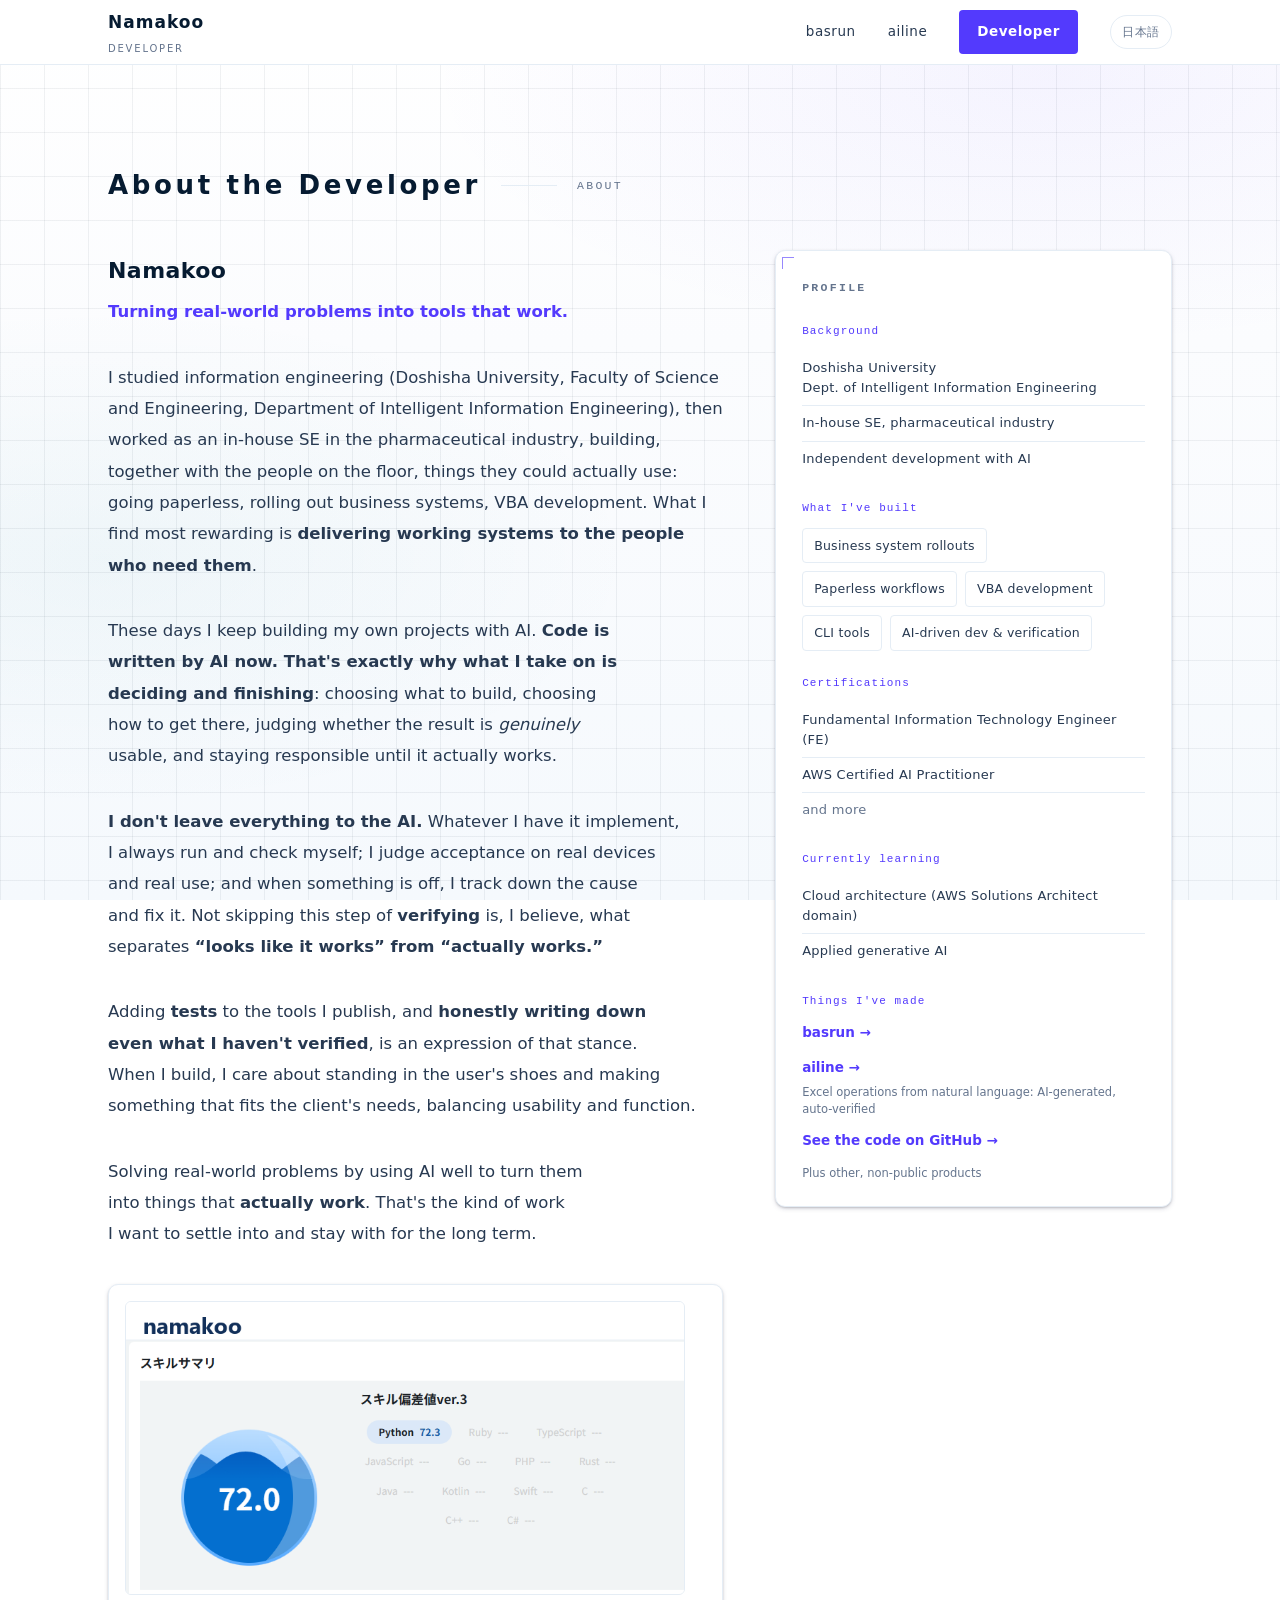
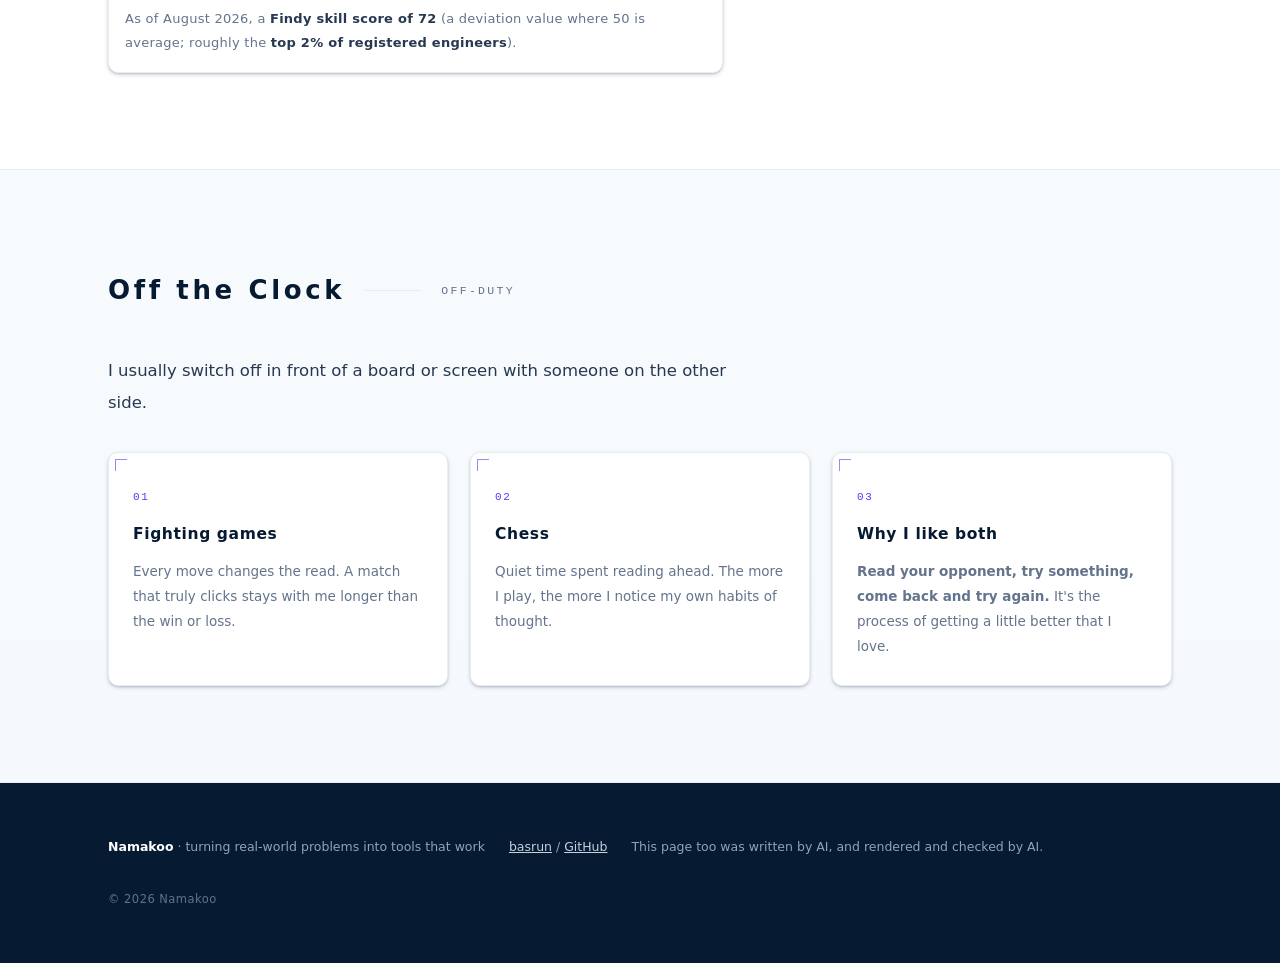
==== about.en.html @ 0a1e3f9e "各ページのフッター左下にコピーライトを追加（© 2026 Namakoo） footer .wrap に flex-basis:100%+order:99 の独立行として左揃えで表示。 公開名 Nam" ====
<!doctype html>
<!-- ★ English version of about.html. lang="en" so word-break:auto-phrase (a CJK
     feature) stays inactive and English wraps normally. Structure/CSS mirror the
     Japanese page exactly. ★ A language toggle back to 日本語 is always present. -->
<html lang="en">
<head>
<meta charset="utf-8">
<meta name="viewport" content="width=device-width, initial-scale=1">
<title>About the Developer — Namakoo</title>
<meta name="description" content="Turning real-world problems into tools that actually work. A background in information engineering, in-house SE experience in the pharmaceutical industry, and independent development with AI. About Namakoo, the author of basrun.">
<meta property="og:type" content="profile">
<meta property="og:url" content="https://watasisaikou.github.io/about.en.html">
<meta property="og:title" content="About the Developer — Namakoo">
<meta property="og:description" content="Turning real-world problems into tools that work. Information engineering, in-house SE experience, and independent development with AI.">
<meta property="og:image" content="https://watasisaikou.github.io/assets/og.jpg">
<meta name="twitter:card" content="summary_large_image">
<link rel="alternate" hreflang="ja" href="https://watasisaikou.github.io/about.html">
<link rel="alternate" hreflang="en" href="https://watasisaikou.github.io/about.en.html">
<link rel="stylesheet" href="style.css?v=11">
</head>
<body>

<header>
  <nav class="nav wrap" style="padding-left:28px;padding-right:28px">
    <!-- ★ The developer page's brand is the person, not a product. Like the other
         pages it's a non-link span (current page = developer). Home is via the links below. -->
    <span class="brand">Namakoo<small>DEVELOPER</small></span>
    <!-- ★ Cross-links to both products, same pair as the LPs. .pg stays on mobile
         so the band matches the basrun page's thickness. -->
    <a class="pg" href="index.en.html">basrun</a>
    <a class="pg" href="ailine.en.html">ailine</a>
    <a class="cta" href="about.en.html" aria-current="page">Developer</a>
    <!-- ★ 日本語版へ戻るトグル。忘れると英語版から戻れなくなる。 -->
    <a class="lang" href="about.html">日本語</a>
  </nav>
</header>

<section class="sec">
  <div class="wrap">
    <div class="h2"><b>About the Developer</b><span class="rule"></span><span class="en">ABOUT</span></div>

    <div class="about">
      <div class="about-body">
        <p class="lead" style="font-size:22px;color:var(--fg);letter-spacing:.02em;margin:0 0 4px"><b>Namakoo</b></p>
        <p class="lead" style="margin-top:0;color:var(--accent)"><b>Turning real-world problems into tools that work.</b></p>

        <p class="lead">I studied information engineering (Doshisha University, Faculty of Science and Engineering,
          Department of Intelligent Information Engineering), then worked as an in-house SE in the pharmaceutical
          industry, building, together with the people on the floor, things they could actually use: going paperless,
          rolling out business systems, VBA development. What I find most rewarding is <b>delivering working systems to
          the people who need them</b>.</p>

        <p class="lead">These days I keep building my own projects with AI. <b>Code is written by AI now. That's exactly
          why what I take on is deciding and finishing</b>: choosing what to build, choosing how to get there, judging
          whether the result is <i>genuinely</i> usable, and staying responsible until it actually works.</p>

        <p class="lead"><b>I don't leave everything to the AI.</b> Whatever I have it implement, I always run and check
          myself; I judge acceptance on real devices and real use; and when something is off, I track down the cause and
          fix it. Not skipping this step of <b>verifying</b> is, I believe, what separates <b>“looks like it works”
          from “actually works.”</b></p>

        <p class="lead">Adding <b>tests</b> to the tools I publish, and <b>honestly writing down even what I haven't
          verified</b>, is an expression of that stance. When I build, I care about standing in the user's shoes and
          making something that fits the client's needs, balancing usability and function.</p>

        <p class="lead">Solving real-world problems by using AI well to turn them into things that <b>actually work</b>.
          That's the kind of work I want to settle into and stay with for the long term.</p>

        <!-- ★ Objective indicator. Findy skill-score screenshot (score only; salary etc. removed). -->
        <figure class="cred">
          <img src="assets/findy-72.png?v=2"
               alt="Findy skill score 72 (namakoo), Python 72.3" loading="lazy">
          <figcaption>As of August 2026, a <b>Findy skill score of 72</b> (a deviation value where 50 is average;
            roughly the <b>top 2% of registered engineers</b>).</figcaption>
        </figure>
      </div>

      <aside class="profile">
        <h3>PROFILE</h3>
        <div class="grp">
          <p class="k">Background</p>
          <ul class="plist">
            <li>Doshisha University<br>Dept. of Intelligent Information Engineering</li>
            <li>In-house SE, pharmaceutical industry</li>
            <li>Independent development with AI</li>
          </ul>
        </div>
        <div class="grp">
          <p class="k">What I've built</p>
          <ul class="chips">
            <li>Business system rollouts</li>
            <li>Paperless workflows</li>
            <li>VBA development</li>
            <li>CLI tools</li>
            <li>AI-driven dev &amp; verification</li>
          </ul>
        </div>
        <div class="grp">
          <p class="k">Certifications</p>
          <ul class="plist">
            <li>Fundamental Information Technology Engineer (FE)</li>
            <li>AWS Certified AI Practitioner</li>
            <li class="sub">and more</li>
          </ul>
        </div>
        <div class="grp">
          <p class="k">Currently learning</p>
          <ul class="plist">
            <li>Cloud architecture (AWS Solutions Architect domain)</li>
            <li>Applied generative AI</li>
          </ul>
        </div>
        <div class="grp">
          <p class="k">Things I've made</p>
          <div style="display:flex;flex-direction:column;gap:9px;align-items:flex-start">
            <a class="plink" href="index.en.html">basrun →</a>
            <a class="plink" href="ailine.en.html">ailine →</a>
            <p style="margin:-6px 0 1px;font-size:11.5px;line-height:1.5;color:var(--muted)">Excel operations from natural language: AI-generated, auto-verified</p>
            <a class="plink" href="https://github.com/watasisaikou" target="_blank" rel="noopener">See the code on GitHub →</a>
            <p style="margin:2px 0 0;font-size:11.5px;line-height:1.5;color:var(--muted)">Plus other, non-public products</p>
          </div>
        </div>
      </aside>
    </div>
  </div>
</section>

<section class="sec alt">
  <div class="wrap">
    <div class="h2"><b>Off the Clock</b><span class="rule"></span><span class="en">OFF-DUTY</span></div>
    <p class="lead">I usually switch off in front of a board or screen with someone on the other side.</p>
    <div class="grid">
      <div class="card">
        <span class="n">01</span>
        <h3>Fighting games</h3>
        <p>Every move changes the read. A match that truly clicks stays with me longer than the win or loss.</p>
      </div>
      <div class="card">
        <span class="n">02</span>
        <h3>Chess</h3>
        <p>Quiet time spent reading ahead. The more I play, the more I notice my own habits of thought.</p>
      </div>
      <div class="card">
        <span class="n">03</span>
        <h3>Why I like both</h3>
        <p><b>Read your opponent, try something, come back and try again.</b> It's the process of getting a
          little better that I love.</p>
      </div>
    </div>
  </div>
</section>

<footer>
  <div class="wrap">
    <span><b style="color:#fff">Namakoo</b> · turning real-world problems into tools that work</span>
    <span><a href="index.en.html">basrun</a> / <a href="https://github.com/watasisaikou" target="_blank" rel="noopener">GitHub</a></span>
    <span>This page too was written by AI, and rendered and checked by AI.</span>
    <span class="copy">&copy; 2026 Namakoo</span>
  </div>
</footer>

<script src="ripple.js?v=3" defer></script>
</body>
</html>
---- style.css ----
/* ───────────────────────────────────────────────────────────────
 * 色と立体は Stripe のデザインシステムから (open-design, Apache-2.0)。
 * 構造とリズムは和文コーポレートサイトの型から借りた:
 *   和文見出し + 英語副題 / 細い罫線 + 丸い矢印 / 全面帯 / 広い余白
 * ★ 縦書きと写真は借りない。技術文書では読みにくく、写真は持っていない。
 *   代わりに「描画した実物」を全面帯に置く。
 * ─────────────────────────────────────────────────────────────── */
:root{
  --bg:#ffffff; --surface:#ffffff; --surface-warm:#f6f9fc;
  --fg:#061b31; --fg-2:#273951; --muted:#64748d;
  --border:#e5edf5;
  --accent:#533afd; --accent-on:#ffffff; --accent-hover:#4434d4;
  --radius-sm:4px; --radius-md:6px; --radius-lg:10px;  /* ★ 面はすべて lg */
  --shadow-card:0 2px 5px -1px rgba(50,50,93,.25), 0 1px 3px -1px rgba(0,0,0,.3);
  --shadow-lift:0 13px 27px -5px rgba(50,50,93,.25), 0 8px 16px -8px rgba(0,0,0,.3);
  --font-body:"Helvetica Neue","Hiragino Kaku Gothic ProN","Noto Sans JP",
              "Yu Gothic",system-ui,sans-serif;
  --font-mono:ui-monospace,"SF Mono",Menlo,Consolas,monospace;
  --w:1120px;
}
*{box-sizing:border-box}
html{scroll-behavior:smooth}
/* ── 地 ──────────────────────────────────────────────────────
 * ★ 真っ白のベタでは素人臭く、模様を入れれば文章が読みにくい。
 *   ヒーローで当の .bas を敷いたのと同じ手を使う ── **地に敷くのは
 *   表計算のセルの目 (方眼)**。飾りではなく、この道具が扱っているもの。
 *   素材もライセンスも要らず、主題と一致するので「形で選ぶ」失敗が起きない。
 * ★ 濃さは目分量で決めない。下の qa_contrast で実際の画素を読んで、
 *   本文とのコントラスト比が落ちないことを確かめてある。
 * ─────────────────────────────────────────────────────────── */
/* ★ background-attachment:fixed は端末によって挙動が怪しい。
   地は全部「固定した層」に持たせ、body 自身は無地にする。 */
body{margin:0;color:var(--fg);font-family:var(--font-body);
     font-size:16.5px;line-height:1.9;-webkit-font-smoothing:antialiased;
     background:var(--bg);
     /* ★ 日本語を文節で折り返す。既定だと「そのまま」が「そ／のままに」と
        語の途中で割れる（実機で Namakoo が指摘）。auto-phrase は文節境界で
        改行する（Chromium 対応・非対応ブラウザは従来の折り返しに劣化）。 */
     word-break:auto-phrase}
/* 方眼。固定して置くので、送っても地が流れず落ち着いている。
   ★ 明るい節の面は .5 まで薄めてある。濃いと方眼がそこだけ消え、
   地が別物になる (実測: 線と紙の差が 1.335 → 1.115 まで落ちていた)。 */
body::before{content:"";position:fixed;inset:0;z-index:-2;pointer-events:none;
  background-image:
    linear-gradient(90deg,rgba(6,27,49,.058) 1px,transparent 1px),
    linear-gradient(180deg,rgba(6,27,49,.058) 1px,transparent 1px);
  background-size:44px 44px}
/* 暗いヒーローから明るい本文へ落ちる境目に、ごく薄い accent の光。
   ★ 単色の面が続くのを切るのが目的なので、見えるか見えないかの濃さで置く */
body::after{content:"";position:fixed;inset:0;z-index:-3;pointer-events:none;
  background:
    radial-gradient(70% 44% at 82% 8%,rgba(83,58,253,.055),transparent 70%),
    radial-gradient(60% 40% at 8% 62%,rgba(2,128,144,.045),transparent 70%),
    linear-gradient(180deg,#fff 0%,#fbfcfe 38%,#f5f9fd 100%)}
a{color:inherit}
.wrap{max-width:var(--w);margin:0 auto;padding:0 28px}

/* ── ナビ: 細く、右端に一つだけ強い色 ───────────────────────────── */
/* ★ 半透明にすると、下を通る図版が透けて幽霊のように残る (描画して確認)。
   ぼかしだけでは隠れないので不透明にする。 */
header{position:sticky;top:0;z-index:20;background:#fff;
       border-bottom:1px solid var(--border)}
.nav{max-width:var(--w);margin:0 auto;display:flex;align-items:center;
     gap:32px;padding:0 28px;height:64px}
.brand{font-weight:700;letter-spacing:.06em;font-size:17px;margin-right:auto}
.brand small{display:block;font-weight:400;font-size:10px;color:var(--muted);
             letter-spacing:.18em}
.nav a{text-decoration:none;font-size:13.5px;color:var(--fg-2);letter-spacing:.04em}
.nav a:hover{color:var(--accent)}
.nav .cta{background:var(--accent);color:var(--accent-on);padding:9px 18px;
          border-radius:var(--radius-sm);font-weight:600}
.nav .cta:hover{background:var(--accent-hover);color:#fff}
/* ★ 言語トグル。日本語⇄English を右端に小さなピルで。★ モバイルでも消さない
   （下の :not(.lang) 参照）── 英語版から日本語版へ戻れなくなる事故を防ぐ。 */
.nav .lang{font-size:12px;color:var(--muted);border:1px solid var(--border);
  padding:5px 11px;border-radius:999px;letter-spacing:.06em}
.nav .lang:hover{color:var(--accent);border-color:var(--accent)}

/* ── ヒーロー ─────────────────────────────────────────────────
 * 参考サイトは研究室の映像で「どういう場所か」を読む前に伝えていた。
 * ★ 開発道具でそれに当たるのは、動いているコードそのもの。
 *   飾りの画像ではなく、このページが扱っている当の .bas を背後に敷く。
 *   素材も認証もライセンスも要らず、中身が主題と一致する。
 * ─────────────────────────────────────────────────────────── */
.hero{background:var(--fg);color:#fff;padding:104px 0 0;position:relative;
      overflow:hidden;isolation:isolate}
/* ★ ヒーローだけに置く光の層。本文の裏 (方眼) は静かなままにし、
   動きは「驚き」の場所にだけ置く。overflow:hidden がヒーロー外への
   漏れを断つ。z-index:-1 で文字より必ず後ろ。teal と violet を別々に
   漂わせて、同期しない緩いオーロラにする。★ 濃さは誇張気味 (.30/.26)。
   見にくければ alpha を下げるだけでよい。動き自体は下の no-preference で。 */
.hero::before,.hero::after{content:"";position:absolute;z-index:-1;
  pointer-events:none;border-radius:50%;filter:blur(60px);will-change:transform}
.hero::before{width:52%;height:130%;left:8%;top:-30%;
  background:radial-gradient(closest-side,rgba(2,128,144,.30),transparent)}
.hero::after{width:46%;height:130%;right:6%;top:-16%;
  background:radial-gradient(closest-side,rgba(83,58,253,.26),transparent)}
/* ★ 最初は左から敷いて、文章の背後を横切って読みにくくした (描画して確認)。
   文章は左にあるので、コードは右へ寄せる。空いていた右側も同時に埋まる。 */
.hero .bgcode{position:absolute;top:0;bottom:0;right:0;width:56%;z-index:-1;
  margin:0;padding:30px 0 0 24px;
  font-family:var(--font-mono);font-size:13px;line-height:1.75;white-space:pre;
  color:#8fa3bd;opacity:.16;pointer-events:none;user-select:none;overflow:hidden;
  -webkit-mask-image:linear-gradient(90deg,transparent 0%,#000 26%,#000 78%,transparent 100%);
  mask-image:linear-gradient(90deg,transparent 0%,#000 26%,#000 78%,transparent 100%)}
@media(max-width:820px){.hero .bgcode{display:none}}
.hero h1{font-size:clamp(27px,4.4vw,46px);line-height:1.5;margin:0 0 20px;
         letter-spacing:.04em;font-weight:700;
         /* ★ 暗い背景から浮かせて立体的に。近い硬い影＋遠い柔らかい影の二層で
            自然な奥行き（けばけばしくしない）。 */
         text-shadow:0 1px 2px rgba(0,0,0,.55), 0 8px 26px rgba(0,0,0,.38)}
/* ★ 句ごとに inline-block にして、意味の切れ目でだけ折り返させる。
   <br> を決め打ちすると幅によって変な所で割れる (スマホで実際に割れた)。 */
.hero h1 span{display:inline-block}
/* ★ 狭い画面では短い見出しに差し替える。
   句単位で折り返させても、句そのものが画面幅より長ければ中で割れる。
   390px 幅に 27px の見出しは 12 文字前後しか入らない ── 物理的に足りない。
   文言のほうを幅に合わせる。読み手には見えない前提になるので、
   意味は副題と本文が引き継ぐようにしてある。 */
.hero h1 .n{display:none}
.hero .en{font-size:12px;letter-spacing:.24em;color:#8fa3bd;margin:0 0 28px}
.hero p{max-width:56ch;color:#c3d0e0;margin:0 0 34px;font-size:15px}
.fmt{list-style:none;display:flex;gap:12px;margin:0 0 8px;padding:0;flex-wrap:wrap}
.fmt li{border:1px solid #1d3a54;border-radius:var(--radius-sm);
        padding:9px 14px;display:flex;gap:9px;align-items:baseline}
.fmt b{font-family:var(--font-mono);font-size:12.5px;color:#a99bff;letter-spacing:.04em}
.fmt span{font-size:12.5px;color:#8fa3bd}
/* ★ ヒーロー本体の行動導線。ナビの「使い方」だけだと「で、何を押す?」が弱い
   (外部レビューの指摘)。★ GitHub は未公開なので死にリンクを避け、#use へ送る。
   書式の直後・静かな AI 注記の前に置き、行動 → 注記 の順にする。 */
.hero-cta{margin:24px 0 4px;display:flex;gap:12px;flex-wrap:wrap}
.hero .go{display:inline-flex;align-items:center;gap:8px;background:var(--accent);
  color:var(--accent-on);padding:12px 24px;border-radius:var(--radius-sm);
  font-weight:600;font-size:14.5px;letter-spacing:.03em;text-decoration:none}
.hero .go:hover{background:var(--accent-hover);color:#fff}
/* ★ 二次ボタン（GitHub）。basrun 公開後に足した本物のリンク。
   一次（紫）に対してゴースト（枠だけ）で、主役を食わない静かさに。 */
.hero .go.ghost{background:transparent;color:#c3d0e0;border:1px solid #2b4a68}
.hero .go.ghost:hover{background:#122a41;color:#fff;border-color:#3a5a78}
.by{margin:26px 0 0;font-size:12.5px;color:#7d93b2;letter-spacing:.02em}
.by b{color:#c3d0e0;font-weight:600}
.by span{display:block}   /* ★ 「根拠 / は」で折れていた。二文目は行頭から */
.by a{color:#a99bff;text-decoration:none;border-bottom:1px solid rgba(169,155,255,.35)}
.by a:hover{border-bottom-color:#a99bff}
.hero .shot{margin:56px auto 0;max-width:var(--w);padding:0 28px 72px}

/* ── ヒーローの図: 変換そのもの ──────────────────────────────
 * ★ 最初は「描画した見積書」をそのまま大きく置いていた。だが**ここは実物を
 *   見せる場所ではなく、何をする道具かを一目で伝える場所** (Namakoo の指摘)。
 *   実物は下の節に 4 枚ある。しかも白い紙を暗い面に落とすので浮いて重かった。
 * ★ 撮ったものではなく、暗い面で組み直す。左のコードは実際の Amount.bas の
 *   行、右の数字は実際に basrun が入れた金額。**見た目は作るが、中身は作らない。**
 * ─────────────────────────────────────────────────────────── */
/* ★ 中央揃えにしたら、表のほうが背が高いぶんコードだけ下がって
   左右の見出しがずれた (描画して確認)。見出しは上で揃え、矢印だけ中央へ。 */
.tf{display:grid;grid-template-columns:1fr 148px 1fr;align-items:start;
  background:#0d2439;border:1px solid #1d3a54;border-radius:var(--radius-lg);
  padding:30px 32px;box-shadow:var(--shadow-lift)}
.tf .tag{display:block;font-family:var(--font-mono);font-size:11px;
  letter-spacing:.12em;color:#7d93b2;margin-bottom:16px}
.tf .tag em{font-style:normal;color:#a99bff;margin-left:10px;letter-spacing:.04em}
.tf pre{background:none;box-shadow:none;padding:0;border-radius:0;
  font-size:11.5px;line-height:2.05;color:#8fa3bd;overflow:visible;
  white-space:pre;text-indent:0}
.tf pre b{color:#a99bff;font-weight:400}
.tf-mid{text-align:center;padding:0 12px;align-self:center}
.tf-mid span{display:block;font-family:var(--font-mono);font-size:11px;
  color:#a99bff;letter-spacing:.08em;margin-bottom:12px}
.tf-mid svg{width:100%;height:12px;overflow:visible}
/* ★ データが流れる脈動。矢印パスに沿って光の破線を 1 回だけ走らせる。
   ★ 点の translate ではなく stroke で描くのは、モバイルで矢印が 90° 回転しても
   パスに沿うから（向き非依存）。既定は不可視 (offset で外へ・opacity 0)、
   動くのは下の no-preference の中だけ。 */
.tf-mid svg .pulse{fill:none;stroke:var(--accent);stroke-width:3;
  stroke-linecap:round;stroke-dasharray:10 1000;stroke-dashoffset:10;opacity:0;
  filter:drop-shadow(0 0 3px var(--accent))}
.tf-mid path{stroke:#3d5e80;stroke-width:1.2;fill:none}
.tf-mid marker path{fill:#3d5e80;stroke:none}
.doc{width:100%;border-collapse:collapse;font-size:11.5px;
  font-family:var(--font-mono)}
.doc td{padding:8px 0;border-bottom:1px solid #16324b}
.doc .bar{display:block;height:7px;border-radius:3px;background:#22415e}
.doc .num{text-align:right;color:#6d8299;padding-left:14px}
/* ★ この列だけが basrun の出力。ここに視線が行けば図の役目は終わり。 */
.doc .out{text-align:right;color:#a99bff;padding-left:16px}
.doc tr:last-child td{border-bottom:none;border-top:1px solid #2a4a68;
  padding-top:12px;color:#c3d0e0}
.doc tr:last-child .out{font-weight:700}

/* ── 図が動く一箇所 ──────────────────────────────────────────
 * ★ 動くこと自体は目的ではない。この図が言いたいのは「平文が文書の中身に
 *   なる」なので、**入る側 (金額の列) だけ**が後から現れる。他は動かさない。
 * ★ no-preference の側に書く。opacity:0 を既定にしてアニメで戻す作りだと、
 *   動きを切っている人に **何も見えなくなる**。既定は「見えている」状態。
 * ─────────────────────────────────────────────────────────── */
@media (prefers-reduced-motion: no-preference){
  .doc .out{animation:fill .5s cubic-bezier(.2,.7,.3,1) both}
  .doc tr:nth-child(1) .out{animation-delay:.30s}
  .doc tr:nth-child(2) .out{animation-delay:.40s}
  .doc tr:nth-child(3) .out{animation-delay:.50s}
  .doc tr:nth-child(4) .out{animation-delay:.60s}
  .doc tr:nth-child(5) .out{animation-delay:.70s}
  .doc tr:nth-child(6) .out{animation-delay:.92s}
  .tf-mid svg path{animation:draw .8s ease-out both}
  /* ★ データフローの脈動。矢印を 1 回だけ光の破線が渡る。常時は動かさない。 */
  .tf-mid svg .pulse{animation:flow 1.05s ease-in .2s both}
  @keyframes fill{from{opacity:0;transform:translateY(-5px)}
                  to{opacity:1;transform:none}}
  @keyframes draw{from{opacity:0}to{opacity:1}}
  @keyframes flow{0%{stroke-dashoffset:10;opacity:0}
                  14%{opacity:1} 86%{opacity:1}
                  100%{stroke-dashoffset:-92;opacity:0}}
  /* ★ basrun 側の ✓ を、スクロールで上から順に点灯させる。JS は入れない ――
     各項目が自分の view() タイムラインで発火するので、勝手に段差がつく。
     ★ 非対応ブラウザ (Safari 等) では @supports が外れ、静的に全部見える。 */
  /* ★ #how の accent 破線を、ロード時に 1 度だけ流す。データが通った気配。
     既に dasharray 4 4 なので offset をずらすだけ（周期 8 の倍数で終えれば継ぎ目なし）。
     ★ 常時は動かさない ── 動きは 1 回きり、というサイトの原則に合わせる。 */
  .flow .ln.acc{animation:march 1.5s linear both}
  @keyframes march{to{stroke-dashoffset:-40}}
  /* ★ スクロールで浮かぶもの（.vs の ✓ と、各セクションのカード）。
     各要素が自分の view() タイムラインで発火 → 上から順に段差がつく。JS 無し。 */
  @supports (animation-timeline: view()){
    .vs-new .vs-item{opacity:0;transform:translateY(8px);
      animation:vsrise linear both;animation-timeline:view();
      animation-range:entry 12% entry 58%}
    .grid .card{opacity:0;transform:translateY(10px);
      animation:vsrise linear both;animation-timeline:view();
      animation-range:entry 6% entry 46%}
  }
  @keyframes vsrise{to{opacity:1;transform:none}}
  /* ★ ヒーローの 2 つの光を、別々の周期で漂わせる。26s と 34s で割り切れないので
     ずっと重なり方が変わり続ける (同期しない = 単調にならない)。transform だけを
     動かすので合成側で処理され軽い。ease-in-out+alternate で端が滑らか。 */
  .hero::before{animation:glowA 26s ease-in-out infinite alternate}
  .hero::after{animation:glowB 34s ease-in-out infinite alternate}
  @keyframes glowA{from{transform:translate3d(-6%,4%,0) scale(1)}
                   to{transform:translate3d(12%,-7%,0) scale(1.18)}}
  @keyframes glowB{from{transform:translate3d(7%,-5%,0) scale(1.12)}
                   to{transform:translate3d(-9%,9%,0) scale(.92)}}
  /* ★ 紙に出すときは待つ相手がいない。最初から最終状態にする。 */
  @media print{.doc .out,.tf-mid svg path,.hero::before,.hero::after{animation:none}}
}

/* ── 見出し: 和文 + 細い罫線 + 英語副題 ───────────────────────── */
.sec{padding:96px 0}
.sec.alt{background:linear-gradient(180deg,rgba(240,246,252,.5),rgba(236,244,251,.5));
  border-top:1px solid rgba(6,27,49,.05);border-bottom:1px solid rgba(6,27,49,.05)}
.h2{display:flex;align-items:center;gap:20px;margin:0 0 40px;flex-wrap:wrap}
.h2 b{font-size:clamp(20px,2.6vw,26px);letter-spacing:.14em;font-weight:700}
.h2 .rule{flex:0 0 56px;height:1px;background:var(--border)}
.h2 .en{font-size:11.5px;letter-spacing:.2em;color:var(--muted);
        font-family:var(--font-mono)}
.lead{max-width:62ch;color:var(--fg-2);margin:0 0 34px}

/* ── カード ──────────────────────────────────────────────────── */
.grid{display:grid;gap:22px;grid-template-columns:repeat(3,1fr)}
.card{background:var(--surface);border:1px solid var(--border);
      border-radius:var(--radius-lg);padding:26px 24px;box-shadow:var(--shadow-card)}
.card h3{margin:0 0 10px;font-size:15.5px;letter-spacing:.04em}
.card p{margin:0;font-size:13.5px;color:var(--muted);line-height:1.85}

/* ── 対比（埋め込みマクロ vs basrun）─────────────────────────────
   ★ 表より 2 列の視覚比較の方が「劣る道 / 優れた道」が一目で分かる。
   配色は抑制を保つ: ✗ は muted、✓ は accent。派手な赤緑にはしない。 */
.vs{display:grid;grid-template-columns:1fr 1fr;gap:18px;margin-top:22px}
.vs-col{border:1px solid var(--border);border-radius:var(--radius-lg);
  padding:22px 22px 10px;background:var(--surface)}
.vs-old{opacity:.92}
.vs-new{border-color:#d6cffe;box-shadow:0 0 0 3px #f1edff}   /* ★ 優れた側を静かに強調 */
.vs-cap{font-family:var(--font-mono);font-size:11px;letter-spacing:.12em;
  color:var(--muted);margin-bottom:6px}
.vs-new .vs-cap{color:var(--accent)}
.vs-item{display:flex;gap:12px;align-items:flex-start;padding:14px 0;
  border-top:1px solid var(--border)}
.vs-item .mk{flex:0 0 auto;width:21px;height:21px;border-radius:50%;
  display:grid;place-items:center;font-size:12px;font-weight:700;margin-top:1px}
.vs-old .mk{background:#eef2f7;color:var(--muted)}
.vs-new .mk{background:var(--accent);color:#fff}
.vs-item b{display:block;font-size:13px;letter-spacing:.03em;font-weight:600}
.vs-item p{margin:2px 0 0;font-size:13px;color:var(--muted);line-height:1.7}
@media(max-width:640px){.vs{grid-template-columns:1fr;gap:14px}}
.ic{width:30px;height:30px;color:var(--accent);display:block;margin-bottom:16px}
.card .n{display:inline-block;font-family:var(--font-mono);font-size:11px;
         color:var(--accent);letter-spacing:.14em;margin-bottom:12px}

/* ── 場面 ────────────────────────────────────────────────────
 * ★ 「.xlsx はマクロを格納できない」は仕様の話で、読み手の話になっていない。
 *   自分の状況だと気づく手掛かりが先に要る。
 * ★ 作り話の事例にはしない ── ここに出てくる見積書は、一番上の図と同じ文書で、
 *   金額は実際に basrun が入れた値。
 * ─────────────────────────────────────────────────────────── */
.scene{background:var(--surface);border:1px solid var(--border);
  border-radius:var(--radius-lg);box-shadow:var(--shadow-card);
  padding:28px 30px;margin:0 0 34px;max-width:70ch}
.scene .q{margin:0 0 18px;font-size:17px;font-weight:700;line-height:1.75;
  letter-spacing:.03em}
.scene ul{margin:0;padding-left:20px;color:var(--muted);font-size:14px}
.scene li{margin-bottom:7px}
.scene li:last-child{margin-bottom:0}
.scene b{color:var(--fg-2)}

/* ── 反復する形: セルの角 ────────────────────────────────────
 * ★ 節ごとに扱いが違うと「作り込んだ」ではなく「散らかった」に見える
 *   (HTML5 UP の 6 枚はどれも 1 つの形を最後まで繰り返していた)。
 * ★ 借りてきた「円形の切り抜き」は合わない ── こちらの図版は全部
 *   四角い文書だから。**主題から取る = 表計算で選択したセルの角。**
 *   面が変わっても、同じ大きさ・同じ位置・同じ色で必ず出る。
 * ─────────────────────────────────────────────────────────── */
.card,.scene,.mat,.limits,.tf,.profile,pre{position:relative}
.card::before,.scene::before,.mat::before,.limits::before,.tf::before,
.profile::before,pre::before{
  content:"";position:absolute;left:6px;top:6px;width:11px;height:11px;
  border-left:1.5px solid var(--accent);border-top:1.5px solid var(--accent);
  opacity:.6;pointer-events:none}
.tf::before,pre::before{border-color:#a99bff;opacity:.6}
/* ★ ヒーローの図の中のコードは、外側の図が既にしるしを持っている。二重にしない */
.tf pre::before{display:none}

/* ── コード ──────────────────────────────────────────────────── */
pre{background:var(--fg);color:#dbe6f5;border-radius:var(--radius-lg);
    padding:22px 24px;overflow-x:auto;font-family:var(--font-mono);
    font-size:13px;line-height:1.85;margin:0;box-shadow:var(--shadow-lift);
    /* ★ コードは文節でなく「長いトークンで折る」。auto-phrase を継がせない。 */
    word-break:normal}
/* ★ コメントは文章なので文節で折る（コードのトークンは pre の normal のまま）。 */
pre .c{color:#7d93b2;word-break:auto-phrase}
pre .k{color:#a99bff}

/* ── 実物の載せ方: 台紙 ──────────────────────────────────────
 * ★ 地に方眼を敷いたら、白い紙をそのまま置いた 3 枚だけが浮かなくなった
 *   (額縁が無いので、地と同じ「白い面」に見える)。台紙に載せて影を落とす。
 *   暗い面に載せる手もあるが、このページは既に暗い塊が 5 つあるので重くなる。
 * ─────────────────────────────────────────────────────────── */
.mat{margin:0;background:#fff;padding:18px;border-radius:var(--radius-lg);
  border:1px solid rgba(6,27,49,.08);line-height:0;
  box-shadow:0 26px 50px -20px rgba(6,27,49,.30),
             0 3px 8px -2px rgba(6,27,49,.08)}
.mat img{width:100%;display:block;border-radius:5px;border:1px solid var(--border)}

/* ── 全面帯: 描画した実物 ────────────────────────────────────── */
.band{max-width:var(--w);margin:0 auto;padding:0 28px;line-height:0}
.cap{font-size:12px;color:var(--muted);text-align:center;padding:14px 28px 0;
     letter-spacing:.04em}

/* ── 図解 ────────────────────────────────────────────────────
 * ★ 実物の描画が 4 枚あるが、全部「ページの絵」で種類が同じだった。
 *   仕組みは線で見せるほうが早い。色は本文のトークンをそのまま使うので
 *   配色は増えない。矢印の頭は CSS 側で塗る (marker は色を継承しない)。
 * ★ 縮めると文字が読めなくなるので、狭い画面には縦組みの別図を出す。
 *   同じ図を横スクロールさせるのは、読ませていないのと同じ。
 * ─────────────────────────────────────────────────────────── */
.flow{margin:0 0 44px}
.flow svg{width:100%;height:auto;display:block;font-family:var(--font-body)}
.flow .box{fill:var(--surface);stroke:var(--border);stroke-width:1}
.flow .box.tmp{stroke-dasharray:5 4}
.flow .t{fill:var(--fg);font-size:14px;font-weight:700;letter-spacing:.04em}
.flow .m{fill:var(--accent);font-size:12px;font-family:var(--font-mono)}
.flow .s{fill:var(--muted);font-size:11.5px}
.flow .ln{stroke:var(--muted);stroke-width:1.2;fill:none}
.flow .ln.acc{stroke:var(--accent);stroke-dasharray:4 4}
.flow .lb{fill:var(--fg-2);font-size:11.5px;letter-spacing:.06em}
.flow .lbm{fill:var(--accent);font-size:11px;font-family:var(--font-mono);
           letter-spacing:.08em}
.flow marker path{fill:var(--muted)}
.flow marker.acc path{fill:var(--accent)}
.flow--sp{display:none}

/* ── 二段組 ──────────────────────────────────────────────────── */
.two{display:grid;grid-template-columns:1fr 1fr;gap:36px;align-items:start}

/* ── 開発者ページ: 物語 + 素性の一覧 ─────────────────────────────
 * ★ about は図が無いぶん本文が左に寄り、1120px の器の右が大きく空く
 *   (Namakoo 指摘)。右に「素性の一覧」を置いて埋める ── 飾りではなく、
 *   採用担当・顧客が拾い読みするための硬い事実 (道具・資格・実物)。
 *   本文は読むため、右は拾うため。値と見た目を分けたのと同じ二本立て。
 * ─────────────────────────────────────────────────────────── */
.about{display:grid;grid-template-columns:1.55fr 1fr;gap:52px;align-items:start}
/* ★ 本文は左揃え + text-wrap:balance。両端揃え(justify)は日本語だと短い行を
   一律に引き伸ばして字間が間延びし不自然さが際立った（Namakoo 判断 2026-08-10、
   実機で justify を却下）。balance は行長を均して右端のギザギザを緩めつつ、
   字間は自然なまま（引き伸ばさない）。auto-phrase（body 継承）で語も割れない。
   非対応ブラウザ（古い Safari 等）は素の左揃えに劣化＝progressive enhancement。 */
.about-body .lead{max-width:60ch;text-wrap:balance}
/* 長い本文の間ずっと空白を作らないよう、札はスクロールに追従させる。 */
.profile{position:sticky;top:88px;background:var(--surface);
  border:1px solid var(--border);border-radius:var(--radius-lg);
  box-shadow:var(--shadow-card);padding:26px 26px 24px}
.profile h3{margin:0 0 6px;font-size:11.5px;letter-spacing:.2em;
  color:var(--muted);font-family:var(--font-mono);font-weight:600}
.profile .grp{margin-top:22px}
.profile .grp .k{margin:0 0 9px;font-size:11px;letter-spacing:.1em;
  color:var(--accent);font-family:var(--font-mono)}
.plist{margin:0;padding:0;list-style:none}
.plist li{font-size:13px;color:var(--fg-2);padding:7px 0;line-height:1.55;
  letter-spacing:.02em;border-top:1px solid var(--border)}
.plist li:first-child{border-top:none}
.plist li.sub{color:var(--muted)}
.chips{display:flex;flex-wrap:wrap;gap:8px;margin:0;padding:0;list-style:none}
.chips li{border:1px solid var(--border);border-radius:var(--radius-sm);
  padding:5px 11px;font-size:12.5px;color:var(--fg-2);letter-spacing:.02em}
.profile .plink{display:inline-flex;align-items:center;gap:8px;
  color:var(--accent);text-decoration:none;font-size:13.5px;font-weight:600}
.profile .plink:hover{color:var(--accent-hover)}
/* ★ 客観指標の図版（Findy スキル偏差値）。台紙に載せて本文の一部として置く。 */
.cred{margin:26px 0 0;background:var(--surface);border:1px solid var(--border);
  border-radius:var(--radius-lg);padding:16px;box-shadow:var(--shadow-card)}
.cred img{width:100%;max-width:560px;display:block;border-radius:6px;
  border:1px solid var(--border)}
.cred figcaption{font-size:13px;color:var(--muted);margin-top:12px;letter-spacing:.02em}
.cred figcaption b{color:var(--fg-2)}

/* ── 対応表 ──────────────────────────────────────────────────── */
table{width:100%;border-collapse:collapse;font-size:14px}
th,td{text-align:left;padding:14px 12px;border-bottom:1px solid var(--border)}
th{font-size:12px;letter-spacing:.14em;color:var(--muted);font-weight:600}
td code{font-family:var(--font-mono);font-size:12.5px;color:var(--accent)}

/* ── 限界の節: 誠実さを見せる場所なので目立たせる ─────────────── */
.limits{border:1px solid var(--border);border-left:3px solid var(--accent);
        border-radius:var(--radius-lg);padding:26px 28px;background:var(--surface)}
.limits h3{margin:0 0 14px;font-size:15px;letter-spacing:.06em}
.limits ul{margin:0;padding-left:20px;color:var(--muted);font-size:14px}
.limits li{margin-bottom:9px}

/* ── リンク: 細い罫線 + 丸い矢印 ─────────────────────────────── */
.link{display:flex;align-items:center;gap:16px;text-decoration:none;
      padding:18px 0;border-top:1px solid var(--border)}
.link b{font-size:15px;letter-spacing:.04em;flex:0 0 auto}
.link .note{font-size:13px;color:var(--muted)}
.link .rule{flex:1;height:1px;background:var(--border)}
.link .arrow{width:30px;height:30px;border-radius:50%;background:var(--accent);
             color:#fff;display:grid;place-items:center;font-size:13px;flex:0 0 30px}
.link:hover .arrow{background:var(--accent-hover)}

footer{background:var(--fg);color:#8fa3bd;padding:52px 0;font-size:12.5px}
footer .wrap{display:flex;gap:24px;flex-wrap:wrap;align-items:center}
footer a{color:#c3d0e0}
/* ★ コピーライト。flex-basis:100% で独立した最終行にして左下に置く。控えめに。 */
footer .copy{flex-basis:100%;order:99;margin-top:6px;color:#5f7290;
  font-size:11.5px;letter-spacing:.04em}

@media(max-width:820px){
  .hero h1 .w{display:none}
  .hero h1 .n{display:block}
  .grid{grid-template-columns:1fr}
  .two{grid-template-columns:1fr}
  /* ★ about は縦に積む。本文が先、素性の札は下へ (追従は解除)。 */
  .about{grid-template-columns:1fr;gap:34px}
  .profile{position:static;top:auto}
  /* ★ 名前と説明が横で押し合って読めなくなった (描画して確認)。
     1 行目に名前と矢印、説明はその下へ落とす。罫線は幅が無いので出さない。 */
  /* ★ 3 列のままでは左のコードが潰れて読めない。縦に積んで矢印を回す。 */
  .tf{grid-template-columns:1fr;gap:22px;padding:24px}
  /* ★ 実測: 390px で 6px、320px で 76px はみ出していた。ヒーローが
     overflow:hidden なのでページ幅には出ず、**黙って切れる**。
     行を短く書き換えれば嘘になるので、折り返して字下げで続きを示す。 */
  .tf pre{white-space:pre-wrap;overflow-wrap:anywhere;
          padding-left:18px;text-indent:-18px}
  .tf-mid{padding:0}
  .tf-mid svg{height:26px;width:26px;margin:0 auto;transform:rotate(90deg)}
  .link{flex-wrap:wrap;gap:10px 14px;padding:16px 0}
  .link .rule{display:none}
  .link b{flex:1 1 auto}
  .link .note{flex:1 1 100%;order:3}
  /* ★ 電話でコードを横スクロールさせない。写して打つものなので折り返す。
     どこで折れたか分かるように、折り返し側だけ字下げする。 */
  /* ★ 長いコマンドがモバイルで折り返すとき、継続行をはっきり字下げする。
     14px（約 1 文字）では弱く、継続行が別のコマンド行に見えて「折り返しが
     崩れている」と読めた（実機で Namakoo が指摘）。2 文字ぶん下げて、
     「上の行の続き」だと一目で分かるようにする。 */
  pre{white-space:pre-wrap;overflow-wrap:anywhere;
      padding-left:44px;text-indent:-24px}
  .flow--pc{display:none} .flow--sp{display:block}
  /* ★ モバイルは nav 項目が多い(brand+相互リンク+開発者+CTA+言語=5要素)。英語は
     ラベルが長く(Developer/Get started)1行に収まらないので、2行に折り返す:
     brand を1行目に占有させ、リンク群を2行目へ。どのラベル幅でも破綻しない。
     ★ 各項目は内部で改行させない(pill が縦に潰れる事故を防ぐ)。左右余白の inline は上書き。 */
  .nav{flex-wrap:wrap;height:auto;gap:10px 14px;
       padding-top:10px !important;padding-bottom:10px !important;
       padding-left:16px !important;padding-right:16px !important}
  .nav .brand{width:100%;margin-right:0}
  .nav a,.nav .lang{white-space:nowrap}
  .brand small{display:none}
  /* ★ モバイルではセクション内リンク(課題/仕組み等)は隠すが、次は残す:
     - .pg（basrun / ailine / 開発者）★ ページ間の相互リンク。全ページに [basrun ailine]
       の対があり、about もこの対でホーム(basrun)へ戻れる（旧: about ロゴが index リンク
       だったが、basrun 名の重複を嫌って brand は Namakoo に変更・非リンク span 化）。
     - .brand（各ページの識別子。index=basrun / ailine=ailine / about=Namakoo）は残す。 */
  .nav a:not(.cta):not(.pg):not(.brand):not(.lang){display:none}
  .sec{padding:64px 0}
  .hero{padding-top:64px}
}

/* ★ ページ全体のクリック波紋（cursor ripple）。ripple.js が押下位置(clientX/Y)に
   .click-ripple を1枚挿す。位置は固定(スクロールに追従しない)・クリックを邪魔しない。
   小さな円が広がって消える。色は accent。動きを抑えたい人には出さない。 */
.click-ripple{position:fixed;width:14px;height:14px;border-radius:50%;
  background:var(--accent);pointer-events:none;z-index:2147483647;
  transform:translate(-50%,-50%) scale(1);
  animation:click-ripple .6s ease-out forwards}
@keyframes click-ripple{
  from{transform:translate(-50%,-50%) scale(1);opacity:.35}
  to{transform:translate(-50%,-50%) scale(7);opacity:0}
}
@media (prefers-reduced-motion:reduce){.click-ripple{display:none}}
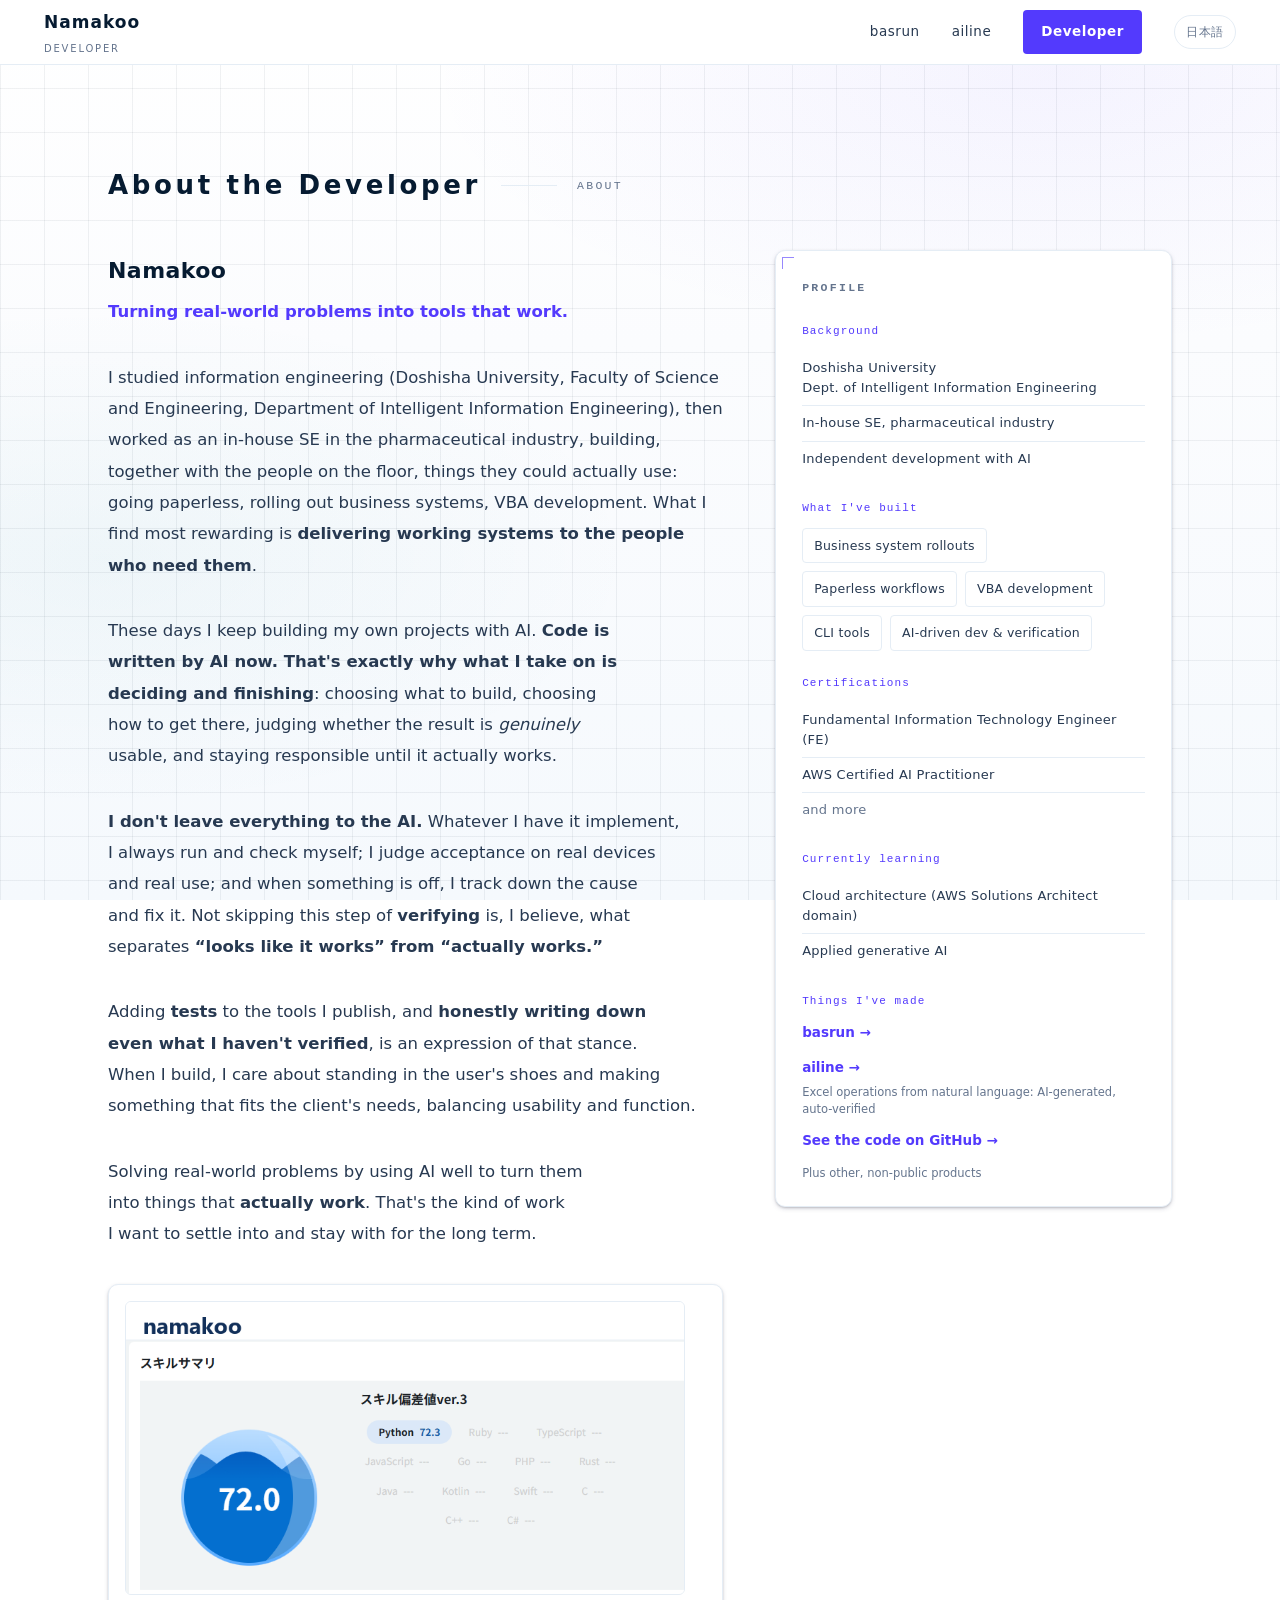
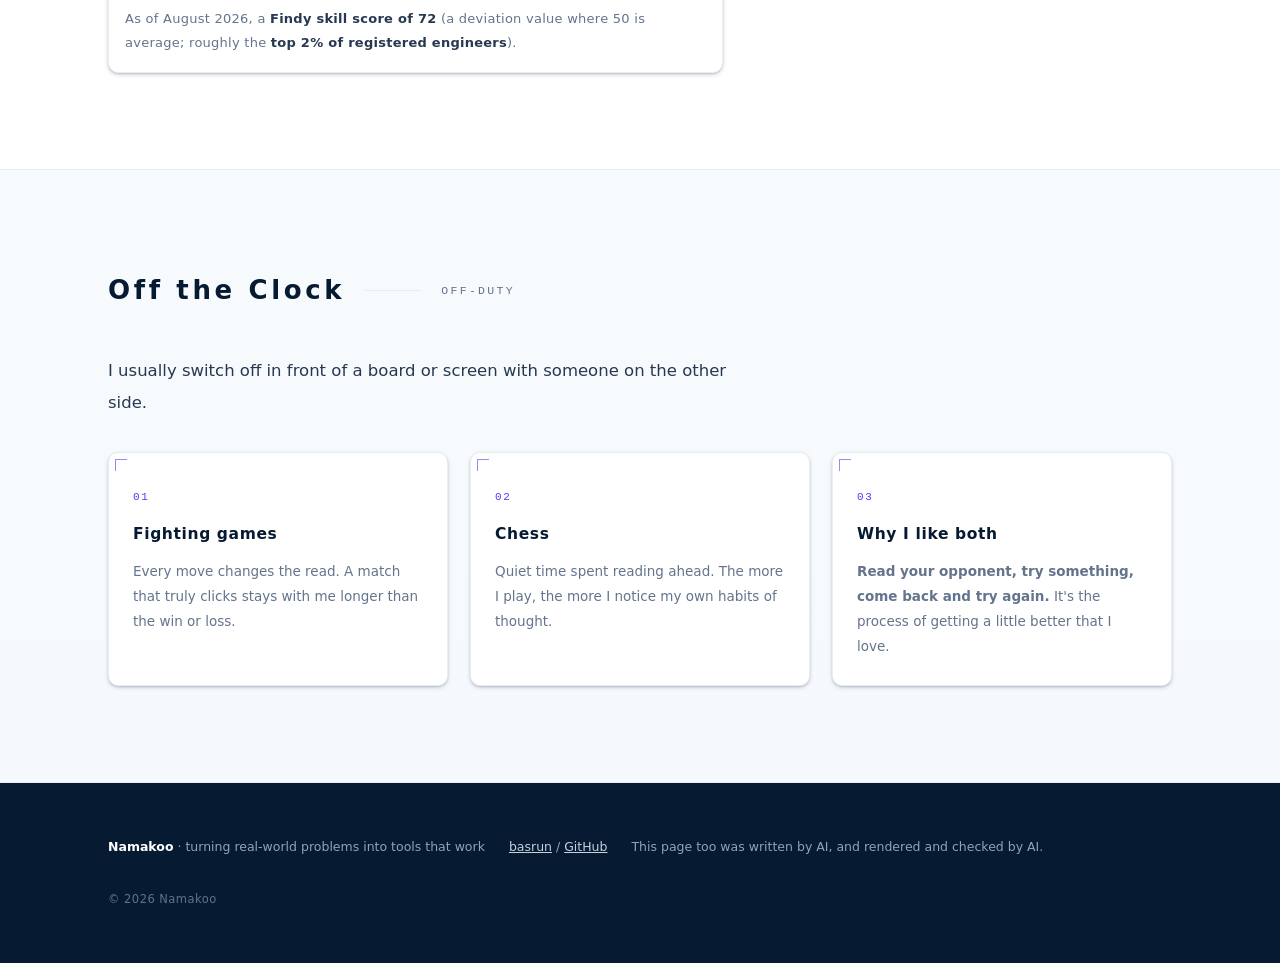
==== commit 07fc0426: "PC ヘッダーを全幅に広げる（brand 左端・nav 右端で広がりを出す） .nav の max-width:1120→none で全幅化、左右 44px 余白。brand(margin-right" ====
--- a/about.en.html
+++ b/about.en.html
@@ -16,12 +16,12 @@
 <meta name="twitter:card" content="summary_large_image">
 <link rel="alternate" hreflang="ja" href="https://watasisaikou.github.io/about.html">
 <link rel="alternate" hreflang="en" href="https://watasisaikou.github.io/about.en.html">
-<link rel="stylesheet" href="style.css?v=11">
+<link rel="stylesheet" href="style.css?v=12">
 </head>
 <body>
 
 <header>
-  <nav class="nav wrap" style="padding-left:28px;padding-right:28px">
+  <nav class="nav wrap">
     <!-- ★ The developer page's brand is the person, not a product. Like the other
          pages it's a non-link span (current page = developer). Home is via the links below. -->
     <span class="brand">Namakoo<small>DEVELOPER</small></span>
--- a/style.css
+++ b/style.css
@@ -60,8 +60,10 @@
    ぼかしだけでは隠れないので不透明にする。 */
 header{position:sticky;top:0;z-index:20;background:#fff;
        border-bottom:1px solid var(--border)}
-.nav{max-width:var(--w);margin:0 auto;display:flex;align-items:center;
-     gap:32px;padding:0 28px;height:64px}
+/* ★ ヘッダーは全幅に広げる（コンテンツは 1120px 中央寄せのまま）。brand が左端、
+   nav リンクが右端に張り出して「広がり」を出す。左右は 44px でエッジに余白。 */
+.nav{max-width:none;margin:0 auto;display:flex;align-items:center;
+     gap:32px;padding:0 44px;height:64px}
 .brand{font-weight:700;letter-spacing:.06em;font-size:17px;margin-right:auto}
 .brand small{display:block;font-weight:400;font-size:10px;color:var(--muted);
              letter-spacing:.18em}
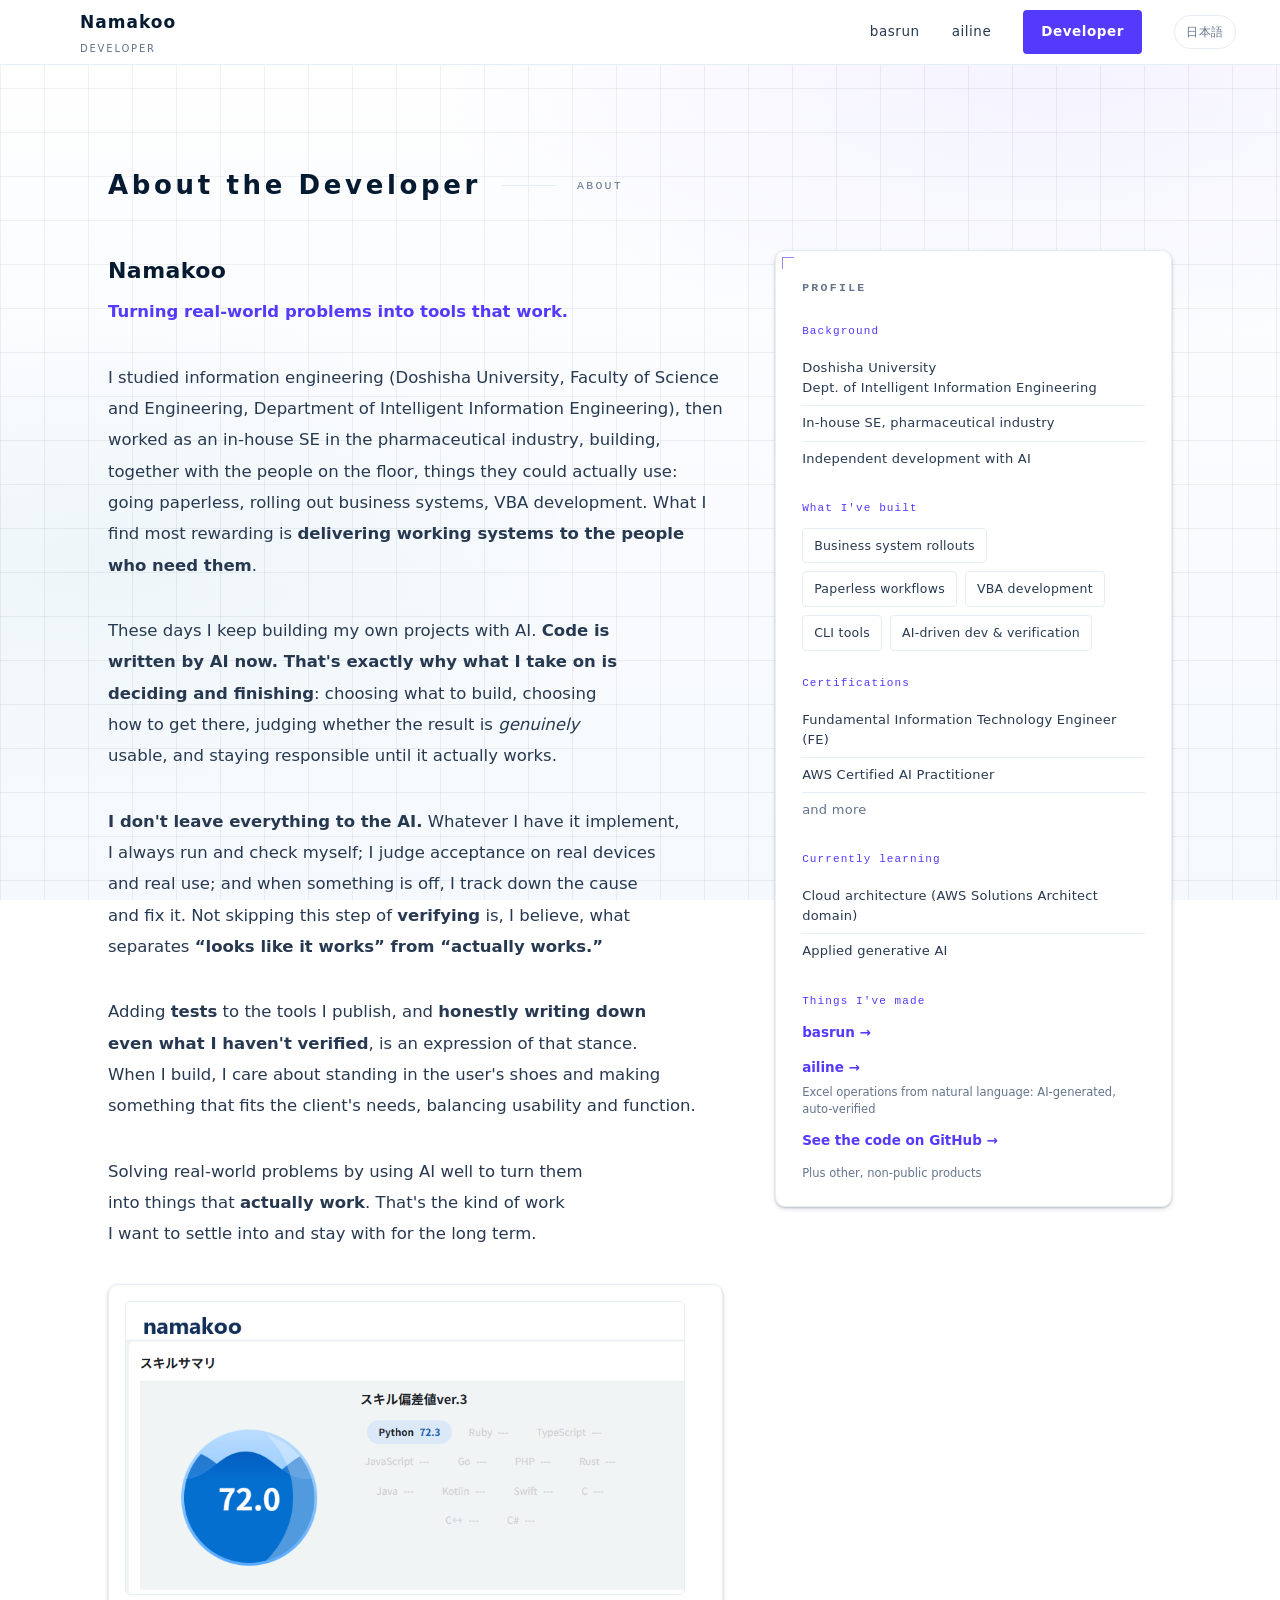
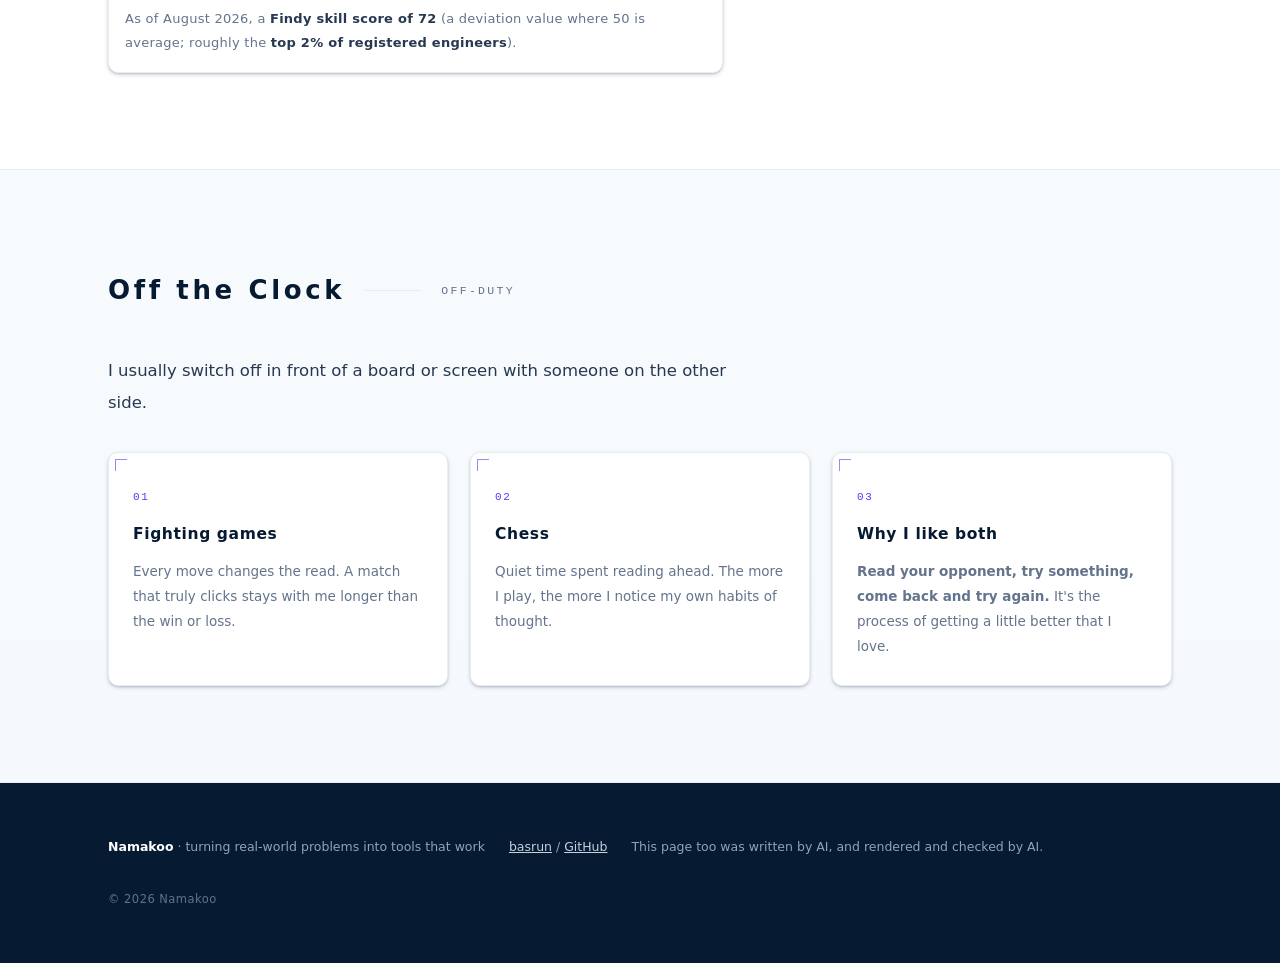
==== commit cbf42ad0: "PC ヘッダー: brand を少し右へ（nav 左パディング 44→80px、右と nav 位置は不変）。?v=13" ====
--- a/about.en.html
+++ b/about.en.html
@@ -16,7 +16,7 @@
 <meta name="twitter:card" content="summary_large_image">
 <link rel="alternate" hreflang="ja" href="https://watasisaikou.github.io/about.html">
 <link rel="alternate" hreflang="en" href="https://watasisaikou.github.io/about.en.html">
-<link rel="stylesheet" href="style.css?v=12">
+<link rel="stylesheet" href="style.css?v=13">
 </head>
 <body>
 
--- a/style.css
+++ b/style.css
@@ -60,10 +60,11 @@
    ぼかしだけでは隠れないので不透明にする。 */
 header{position:sticky;top:0;z-index:20;background:#fff;
        border-bottom:1px solid var(--border)}
-/* ★ ヘッダーは全幅に広げる（コンテンツは 1120px 中央寄せのまま）。brand が左端、
-   nav リンクが右端に張り出して「広がり」を出す。左右は 44px でエッジに余白。 */
+/* ★ ヘッダーは全幅に広げる（コンテンツは 1120px 中央寄せのまま）。brand が左寄り、
+   nav リンクが右端に張り出して「広がり」を出す。★ 左パディングを右より大きく取り、
+   brand をエッジから少し内側に置く（nav 位置は右 44px のまま不変）。 */
 .nav{max-width:none;margin:0 auto;display:flex;align-items:center;
-     gap:32px;padding:0 44px;height:64px}
+     gap:32px;padding:0 44px 0 80px;height:64px}
 .brand{font-weight:700;letter-spacing:.06em;font-size:17px;margin-right:auto}
 .brand small{display:block;font-weight:400;font-size:10px;color:var(--muted);
              letter-spacing:.18em}
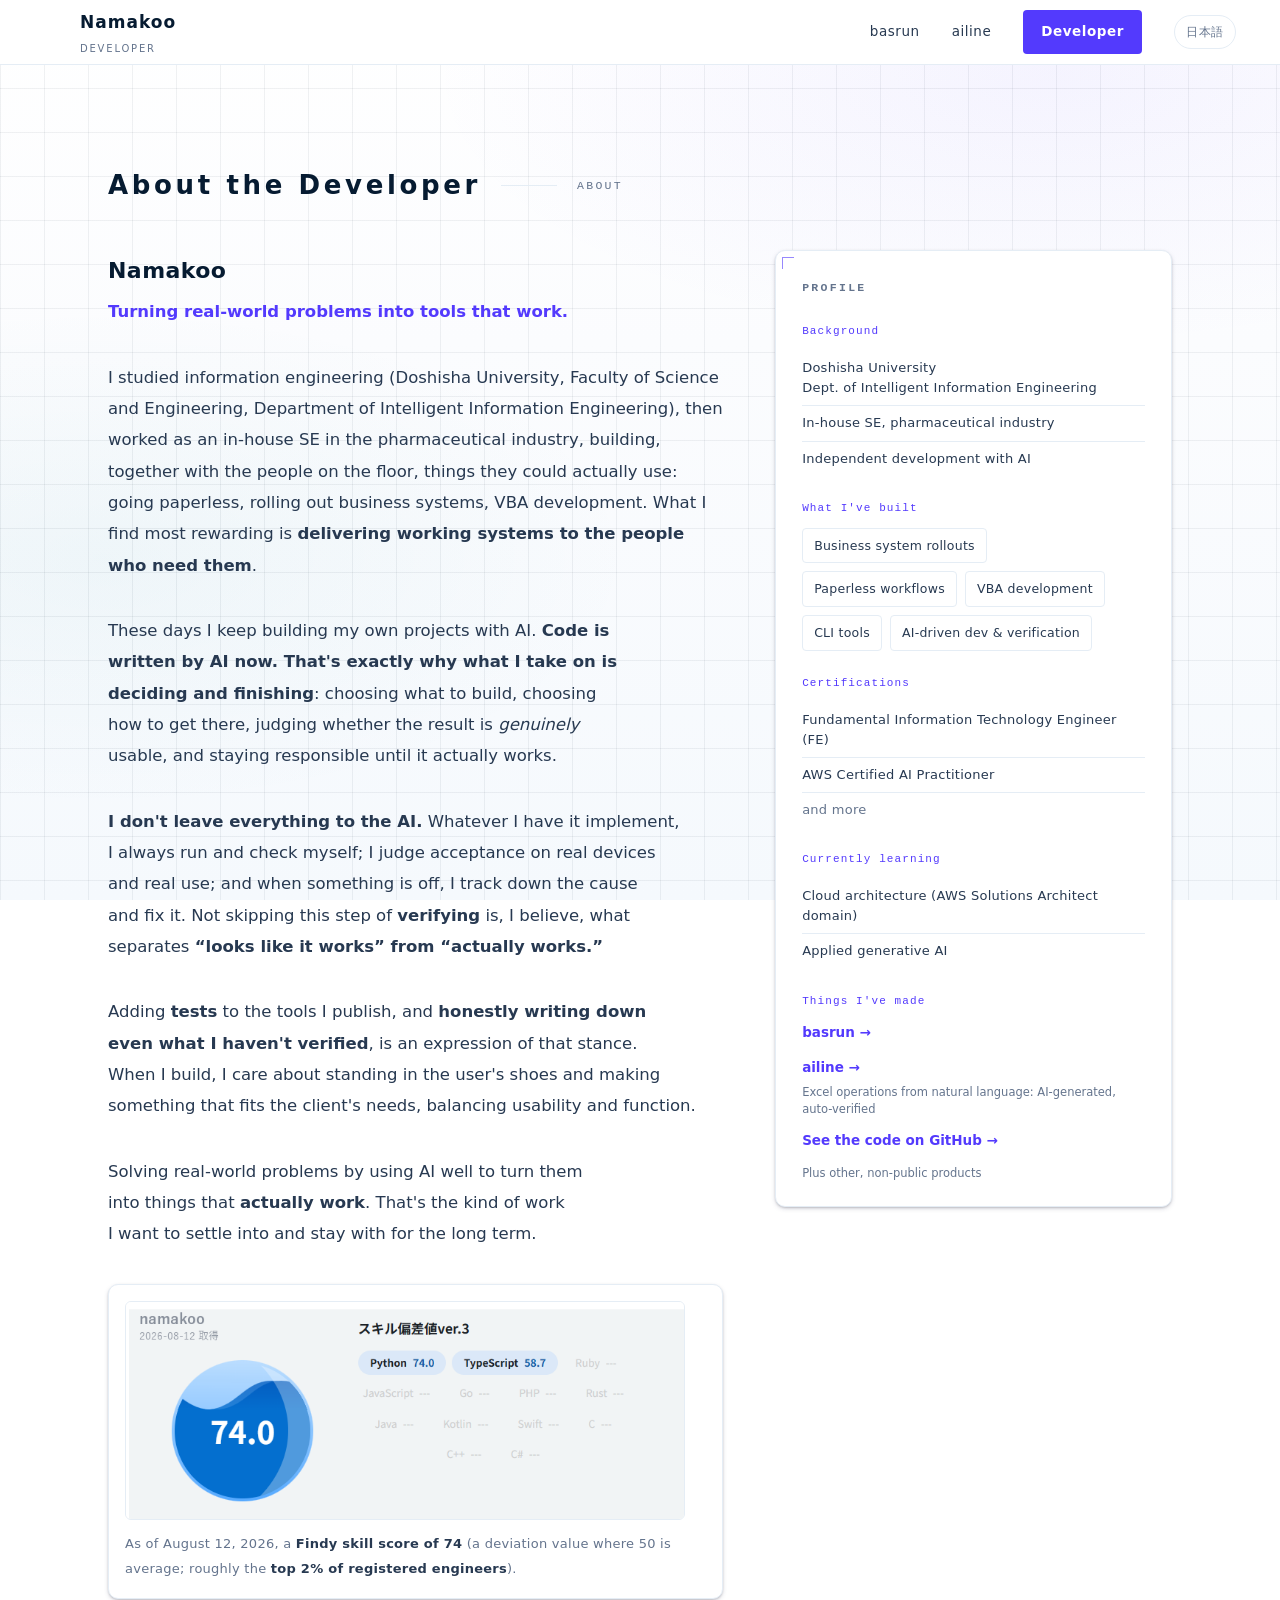
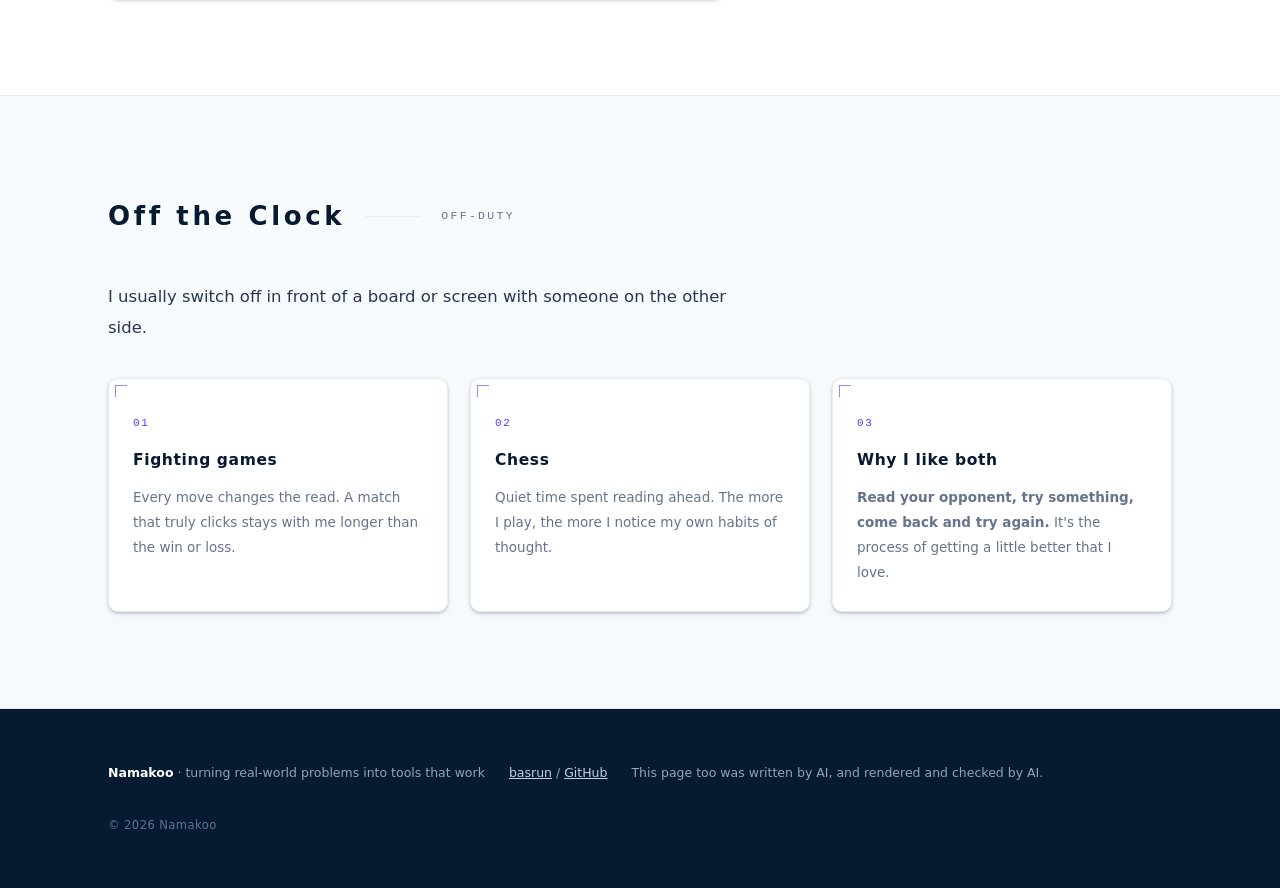
==== commit 0b096b2a: "about: Findy スキル偏差値を 72 → 74 に更新（2026-08-12 再連携の実測） - 図版 findy-74.png に差し替え。namakoo 透かし+取得日 2026-08-" ====
--- a/about.en.html
+++ b/about.en.html
@@ -7,6 +7,7 @@
 <meta charset="utf-8">
 <meta name="viewport" content="width=device-width, initial-scale=1">
 <title>About the Developer — Namakoo</title>
+<link rel="icon" href="data:image/svg+xml,%3Csvg xmlns='http://www.w3.org/2000/svg' viewBox='0 0 64 64'%3E%3Crect width='64' height='64' rx='14' fill='%23533afd'/%3E%3Ctext x='32' y='46' font-size='40' font-weight='700' font-family='Arial,Helvetica,sans-serif' fill='%23ffffff' text-anchor='middle'%3Eb%3C/text%3E%3C/svg%3E">
 <meta name="description" content="Turning real-world problems into tools that actually work. A background in information engineering, in-house SE experience in the pharmaceutical industry, and independent development with AI. About Namakoo, the author of basrun.">
 <meta property="og:type" content="profile">
 <meta property="og:url" content="https://watasisaikou.github.io/about.en.html">
@@ -16,7 +17,7 @@
 <meta name="twitter:card" content="summary_large_image">
 <link rel="alternate" hreflang="ja" href="https://watasisaikou.github.io/about.html">
 <link rel="alternate" hreflang="en" href="https://watasisaikou.github.io/about.en.html">
-<link rel="stylesheet" href="style.css?v=13">
+<link rel="stylesheet" href="style.css?v=14">
 </head>
 <body>
 
@@ -68,9 +69,9 @@
 
         <!-- ★ Objective indicator. Findy skill-score screenshot (score only; salary etc. removed). -->
         <figure class="cred">
-          <img src="assets/findy-72.png?v=2"
-               alt="Findy skill score 72 (namakoo), Python 72.3" loading="lazy">
-          <figcaption>As of August 2026, a <b>Findy skill score of 72</b> (a deviation value where 50 is average;
+          <img src="assets/findy-74.png"
+               alt="Findy skill score 74 (namakoo), Python 74.0 / TypeScript 58.7" loading="lazy">
+          <figcaption>As of August 12, 2026, a <b>Findy skill score of 74</b> (a deviation value where 50 is average;
             roughly the <b>top 2% of registered engineers</b>).</figcaption>
         </figure>
       </div>
--- a/style.css
+++ b/style.css
@@ -478,10 +478,9 @@
   /* ★ モバイルは nav 項目が多い(brand+相互リンク+開発者+CTA+言語=5要素)。英語は
      ラベルが長く(Developer/Get started)1行に収まらないので、2行に折り返す:
      brand を1行目に占有させ、リンク群を2行目へ。どのラベル幅でも破綻しない。
-     ★ 各項目は内部で改行させない(pill が縦に潰れる事故を防ぐ)。左右余白の inline は上書き。 */
-  .nav{flex-wrap:wrap;height:auto;gap:10px 14px;
-       padding-top:10px !important;padding-bottom:10px !important;
-       padding-left:16px !important;padding-right:16px !important}
+     ★ 各項目は内部で改行させない(pill が縦に潰れる事故を防ぐ)。余白は基底 .nav の
+     0 44px 0 80px をモバイル向けに上書き(このブロックが後勝ちなので !important 不要)。 */
+  .nav{flex-wrap:wrap;height:auto;gap:10px 14px;padding:10px 16px}
   .nav .brand{width:100%;margin-right:0}
   .nav a,.nav .lang{white-space:nowrap}
   .brand small{display:none}
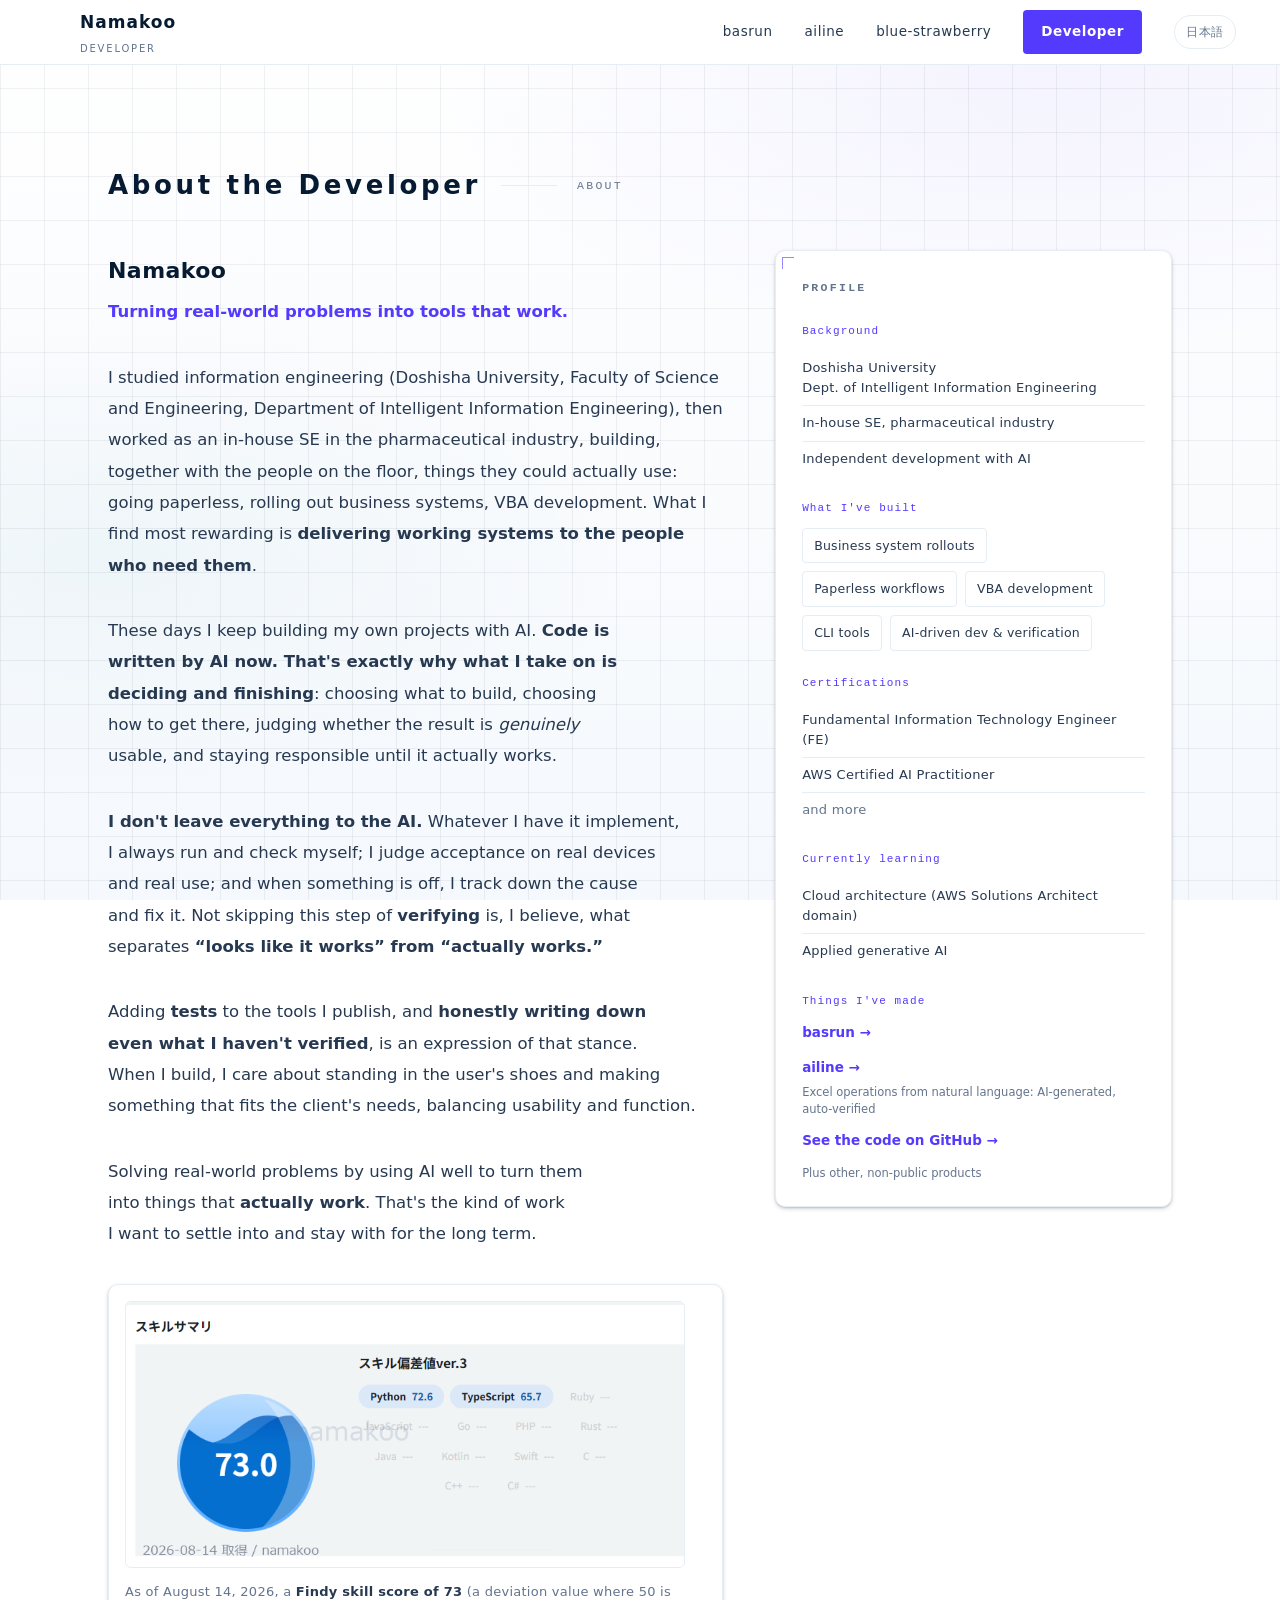
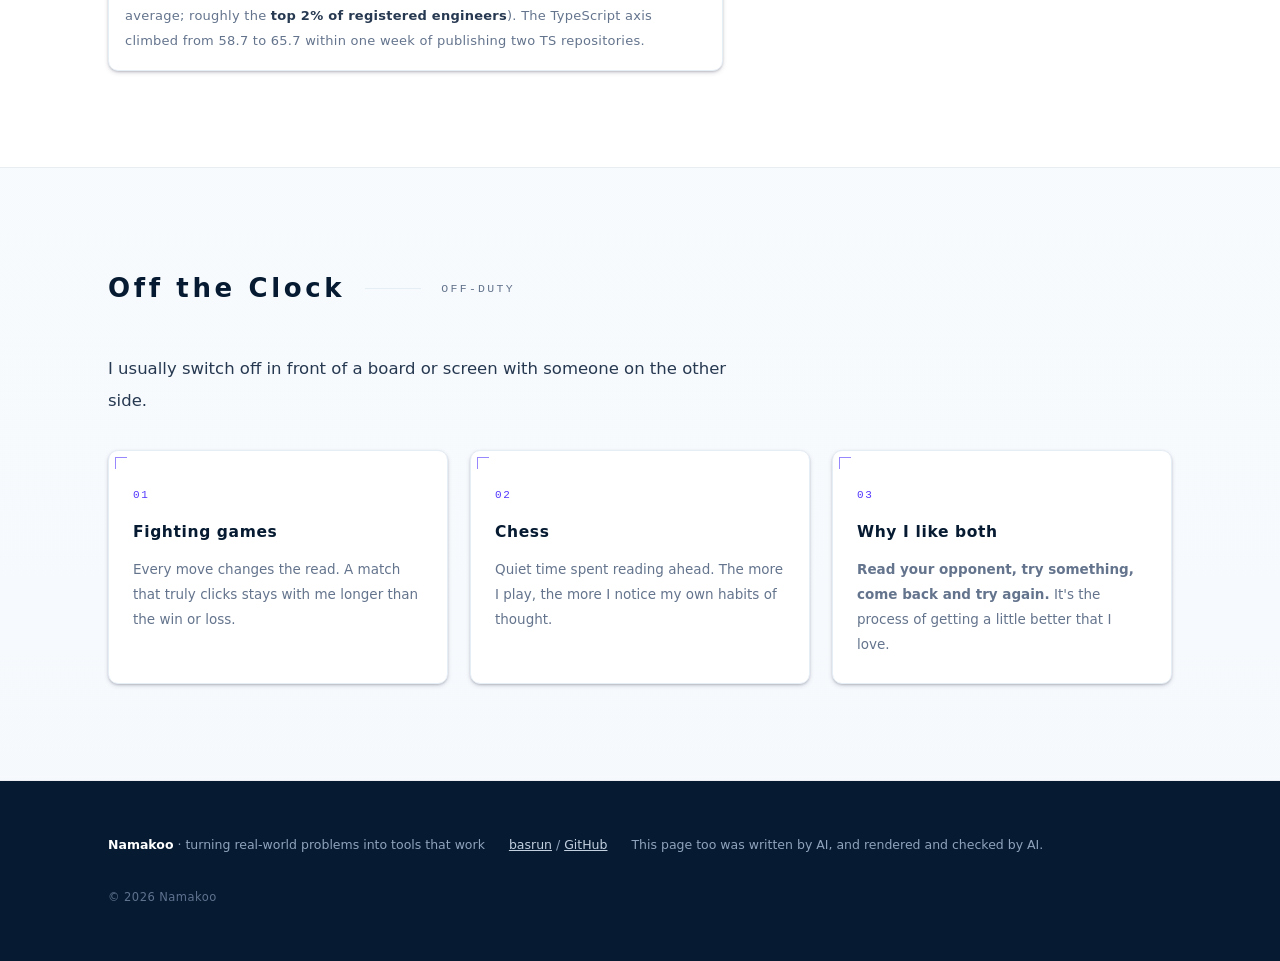
==== commit 2bc1eeca: "blue-strawberry LP (日英) + nav 相互リンク + Findy 図版を 8/14 版 (73.0・TS 65.7) に更新 + dev.to 記事リンク" ====
--- a/about.en.html
+++ b/about.en.html
@@ -10,13 +10,13 @@
 <link rel="icon" href="data:image/svg+xml,%3Csvg xmlns='http://www.w3.org/2000/svg' viewBox='0 0 64 64'%3E%3Crect width='64' height='64' rx='14' fill='%23533afd'/%3E%3Ctext x='32' y='46' font-size='40' font-weight='700' font-family='Arial,Helvetica,sans-serif' fill='%23ffffff' text-anchor='middle'%3Eb%3C/text%3E%3C/svg%3E">
 <meta name="description" content="Turning real-world problems into tools that actually work. A background in information engineering, in-house SE experience in the pharmaceutical industry, and independent development with AI. About Namakoo, the author of basrun.">
 <meta property="og:type" content="profile">
-<meta property="og:url" content="https://watasisaikou.github.io/about.en.html">
+<meta property="og:url" content="https://namakoo-dev.github.io/about.en.html">
 <meta property="og:title" content="About the Developer — Namakoo">
 <meta property="og:description" content="Turning real-world problems into tools that work. Information engineering, in-house SE experience, and independent development with AI.">
-<meta property="og:image" content="https://watasisaikou.github.io/assets/og.jpg">
+<meta property="og:image" content="https://namakoo-dev.github.io/assets/og.jpg">
 <meta name="twitter:card" content="summary_large_image">
-<link rel="alternate" hreflang="ja" href="https://watasisaikou.github.io/about.html">
-<link rel="alternate" hreflang="en" href="https://watasisaikou.github.io/about.en.html">
+<link rel="alternate" hreflang="ja" href="https://namakoo-dev.github.io/about.html">
+<link rel="alternate" hreflang="en" href="https://namakoo-dev.github.io/about.en.html">
 <link rel="stylesheet" href="style.css?v=14">
 </head>
 <body>
@@ -30,6 +30,7 @@
          so the band matches the basrun page's thickness. -->
     <a class="pg" href="index.en.html">basrun</a>
     <a class="pg" href="ailine.en.html">ailine</a>
+    <a class="pg" href="blue-strawberry.en.html">blue-strawberry</a>
     <a class="cta" href="about.en.html" aria-current="page">Developer</a>
     <!-- ★ 日本語版へ戻るトグル。忘れると英語版から戻れなくなる。 -->
     <a class="lang" href="about.html">日本語</a>
@@ -69,10 +70,11 @@
 
         <!-- ★ Objective indicator. Findy skill-score screenshot (score only; salary etc. removed). -->
         <figure class="cred">
-          <img src="assets/findy-74.png"
-               alt="Findy skill score 74 (namakoo), Python 74.0 / TypeScript 58.7" loading="lazy">
-          <figcaption>As of August 12, 2026, a <b>Findy skill score of 74</b> (a deviation value where 50 is average;
-            roughly the <b>top 2% of registered engineers</b>).</figcaption>
+          <img src="assets/findy-73.png"
+               alt="Findy skill score 73 (namakoo), Python 72.6 / TypeScript 65.7" loading="lazy">
+          <figcaption>As of August 14, 2026, a <b>Findy skill score of 73</b> (a deviation value where 50 is average;
+            roughly the <b>top 2% of registered engineers</b>). The TypeScript axis climbed from 58.7 to 65.7
+            within one week of publishing two TS repositories.</figcaption>
         </figure>
       </div>
 
@@ -117,7 +119,7 @@
             <a class="plink" href="index.en.html">basrun →</a>
             <a class="plink" href="ailine.en.html">ailine →</a>
             <p style="margin:-6px 0 1px;font-size:11.5px;line-height:1.5;color:var(--muted)">Excel operations from natural language: AI-generated, auto-verified</p>
-            <a class="plink" href="https://github.com/watasisaikou" target="_blank" rel="noopener">See the code on GitHub →</a>
+            <a class="plink" href="https://github.com/namakoo-dev" target="_blank" rel="noopener">See the code on GitHub →</a>
             <p style="margin:2px 0 0;font-size:11.5px;line-height:1.5;color:var(--muted)">Plus other, non-public products</p>
           </div>
         </div>
@@ -154,7 +156,7 @@
 <footer>
   <div class="wrap">
     <span><b style="color:#fff">Namakoo</b> · turning real-world problems into tools that work</span>
-    <span><a href="index.en.html">basrun</a> / <a href="https://github.com/watasisaikou" target="_blank" rel="noopener">GitHub</a></span>
+    <span><a href="index.en.html">basrun</a> / <a href="https://github.com/namakoo-dev" target="_blank" rel="noopener">GitHub</a></span>
     <span>This page too was written by AI, and rendered and checked by AI.</span>
     <span class="copy">&copy; 2026 Namakoo</span>
   </div>
